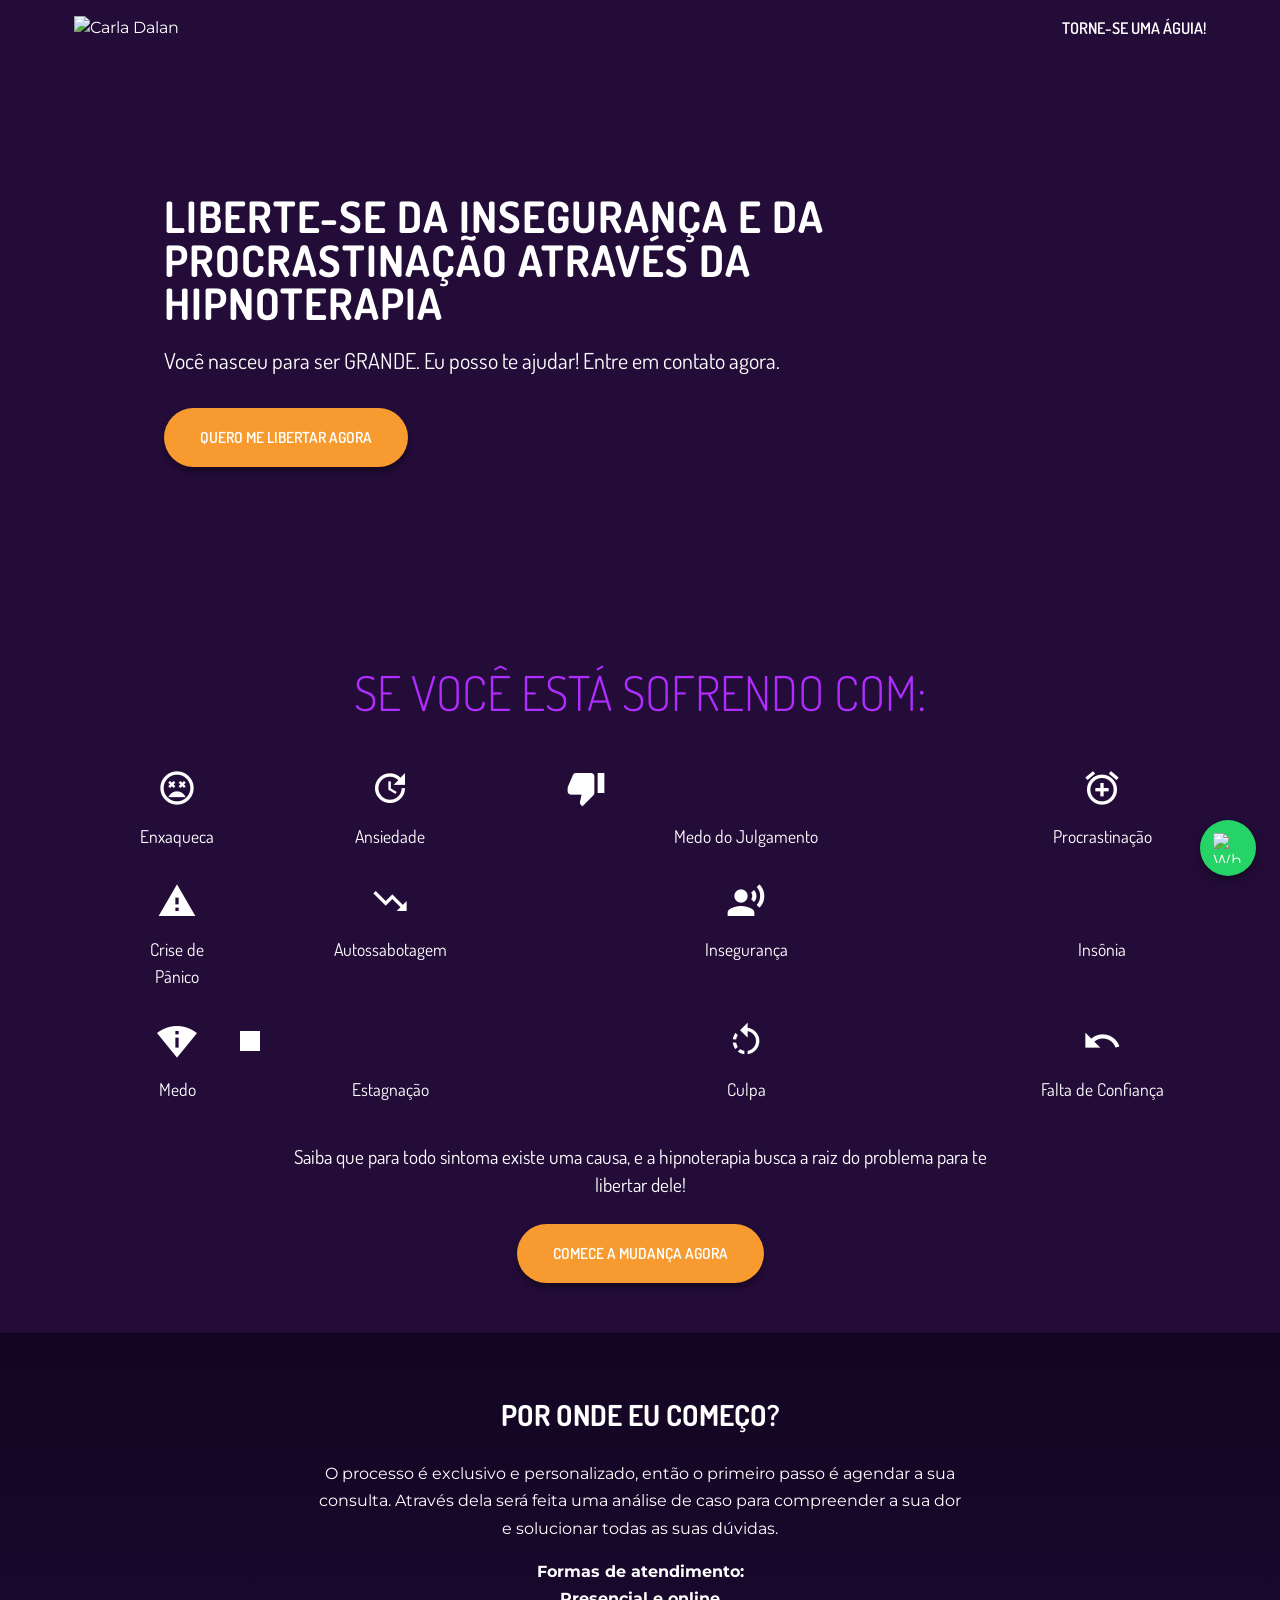
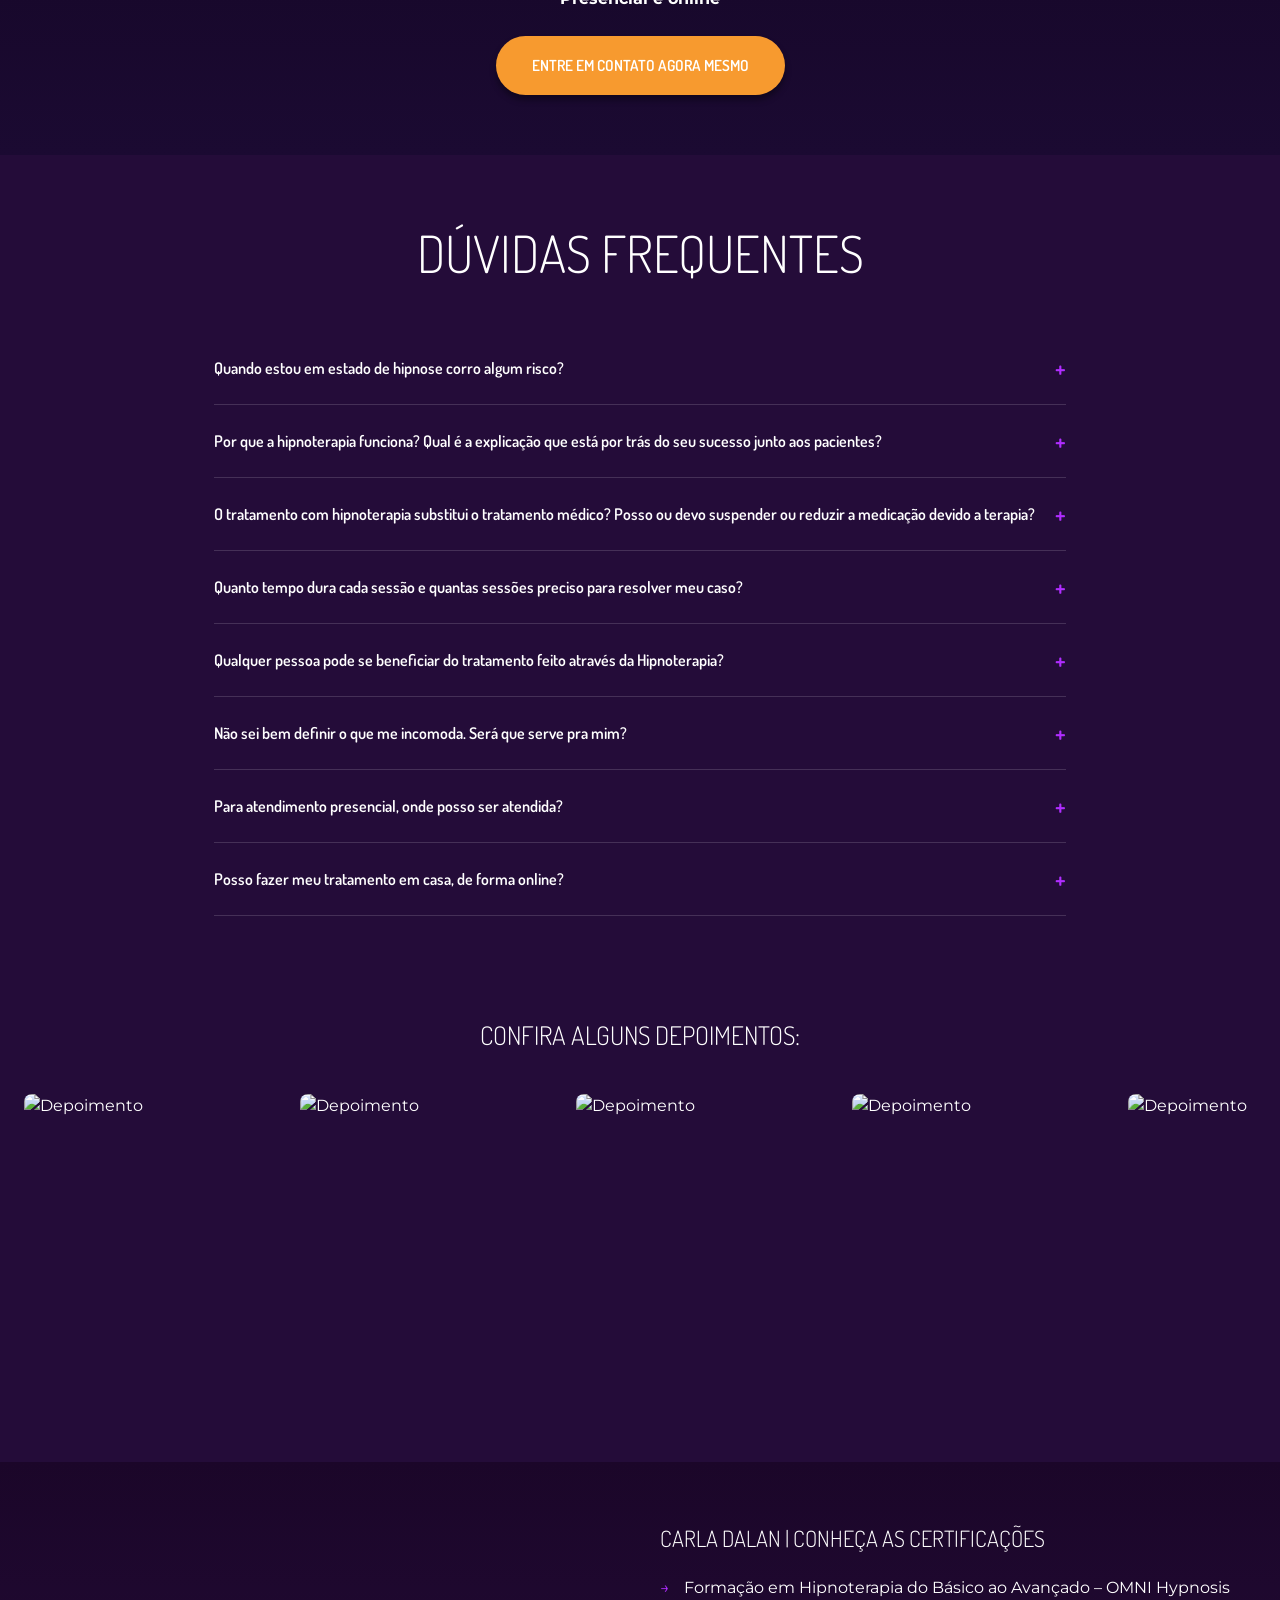
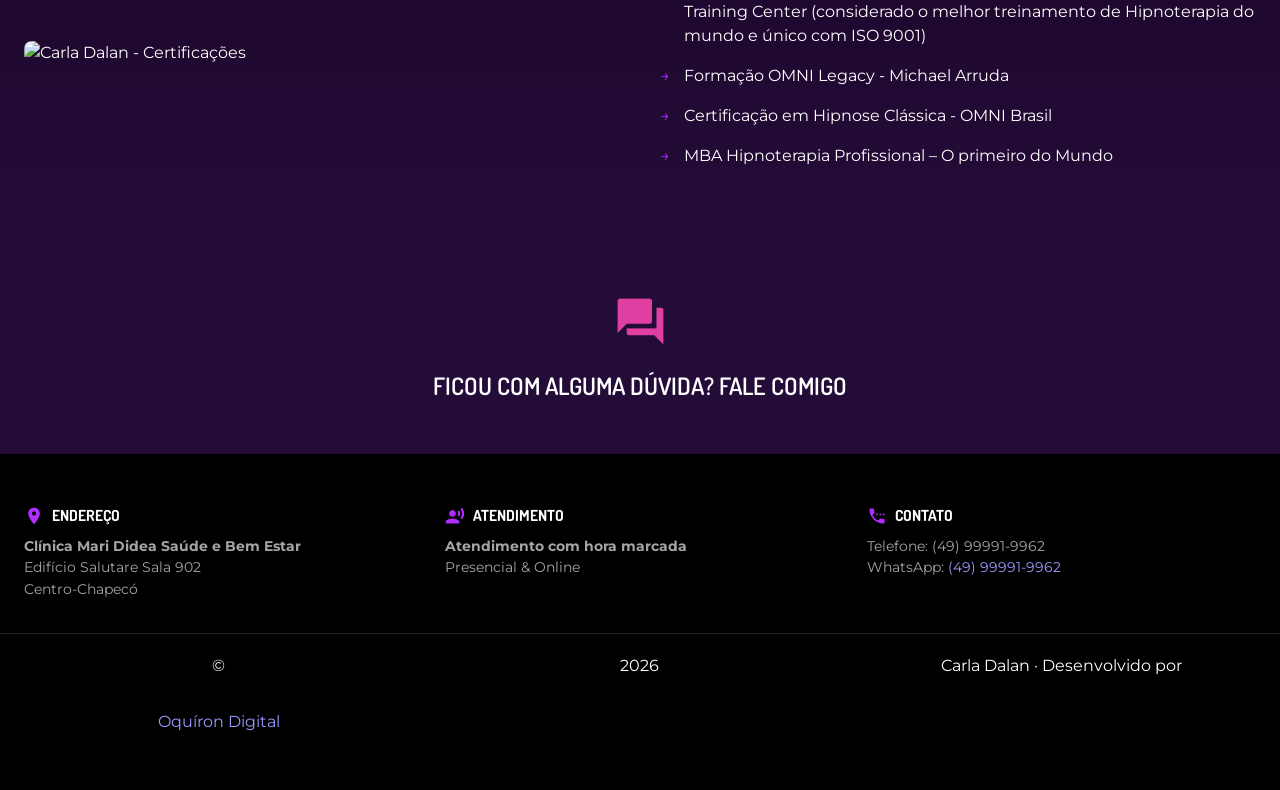
==== hipnoterapia.html @ 369f7ae8 "Add files via upload" ====
<!doctype html>
<html lang="pt-br">
<head>
  <meta charset="utf-8">
  <meta name="viewport" content="width=device-width, initial-scale=1">
  <title>Hipnoterapia</title>
  <meta name="description" content="Liberte-se da insegurança e da procrastinação através da Hipnoterapia.">

  <link rel="preconnect" href="https://fonts.googleapis.com">
  <link href="https://fonts.googleapis.com/css2?family=Dosis:wght@300;400;600;700&family=Montserrat:wght@400;500&family=Quicksand:wght@700&display=swap" rel="stylesheet">
  <link href="https://fonts.googleapis.com/icon?family=Material+Icons" rel="stylesheet">

  <link rel="icon" type="image/webp" href="https://s3-gdigital.s3.amazonaws.com/gdigital/941/2T2J6IOd89jNhuLRe7v2UIoMFdAljPGm3EFFeGuT.webp">
  <link rel="stylesheet" href="style.css">
</head>
<body>

  <!-- ================= Header ================= -->
  <header class="site-header">
    <div class="container">
      <a class="logo" href="index.html">
        <img src="https://s3.gdigital.com.br/gdigital/941/MGlGl90VWEsn0FIXQYwN3VdpC1HxkjRGXp7OfZOq.webp" alt="Carla Dalan">
      </a>
      <a class="nav-cta" href="metodo-dalan.html">TORNE-SE UMA ÁGUIA!</a>
    </div>
  </header>

  <!-- ================= Hero ================= -->
  <section class="hero" style="background-image: url('https://s3.gdigital.com.br/gdigital/941/jB4Vm3ZKcVFPBWUL2mahHrMq4Mbb4zC0b9ydkIl4.webp'); min-height: 550px;">
    <div class="container">
      <div class="hero-content" style="max-width: 700px;">
        <h1 class="hero-title" style="font-size: clamp(2rem, 4vw, 2.7rem); font-weight: 700;">LIBERTE-SE DA INSEGURANÇA E DA PROCRASTINAÇÃO ATRAVÉS DA HIPNOTERAPIA</h1>
        <p class="hero-subtitle" style="color: #ffffff;">Você nasceu para ser GRANDE. Eu posso te ajudar! Entre em contato agora.</p>
        <div style="margin-top: 32px;">
          <!-- NOTE: original site links this to an incomplete WhatsApp number (554999919962, missing a digit). Kept as-is per project decision — flagged for final review. -->
          <a class="btn" href="https://api.whatsapp.com/send?phone=554999919962&text=Ol%C3%A1!%20Gostaria%20de%20marcar%20uma%20consulta" target="_blank" rel="noopener">QUERO ME LIBERTAR AGORA</a>
        </div>
      </div>
    </div>
  </section>

  <!-- ================= Symptoms ================= -->
  <section class="symptoms-section">
    <div class="container">
      <h2 class="symptoms-title">SE VOCÊ ESTÁ SOFRENDO COM:</h2>

      <div class="symptoms-grid">
        <div class="symptom-item"><span class="material-icons">sentiment_very_dissatisfied</span><p>Enxaqueca</p></div>
        <div class="symptom-item"><span class="material-icons">update</span><p>Ansiedade</p></div>
        <div class="symptom-item"><span class="material-icons">thumb_down_off_alt</span><p>Medo do Julgamento</p></div>
        <div class="symptom-item"><span class="material-icons">alarm_add</span><p>Procrastinação</p></div>
        <div class="symptom-item"><span class="material-icons">warning</span><p>Crise de Pânico</p></div>
        <div class="symptom-item"><span class="material-icons">trending_down</span><p>Autossabotagem</p></div>
        <div class="symptom-item"><span class="material-icons">record_voice_over</span><p>Insegurança</p></div>
        <div class="symptom-item"><span class="material-icons">king_bed</span><p>Insônia</p></div>
        <div class="symptom-item"><span class="material-icons">perm_scan_wifi</span><p>Medo</p></div>
        <div class="symptom-item"><span class="material-icons">stop_circle</span><p>Estagnação</p></div>
        <div class="symptom-item"><span class="material-icons">rotate_left</span><p>Culpa</p></div>
        <div class="symptom-item"><span class="material-icons">undo</span><p>Falta de Confiança</p></div>
      </div>

      <div class="symptoms-cta">
        <p>Saiba que para todo sintoma existe uma causa, e a hipnoterapia busca a raiz do problema para te libertar dele!</p>
        <a class="btn" href="https://api.whatsapp.com/send?phone=554999919962&text=Ol%C3%A1!%20Gostaria%20de%20marcar%20uma%20consulta" target="_blank" rel="noopener">COMECE A MUDANÇA AGORA</a>
      </div>
    </div>
  </section>

  <!-- ================= How it works ================= -->
  <section class="how-section">
    <div class="container">
      <h2 class="how-title">POR ONDE EU COMEÇO?</h2>
      <p>O processo é exclusivo e personalizado, então o primeiro passo é agendar a sua consulta. Através dela será feita uma análise de caso para compreender a sua dor e solucionar todas as suas dúvidas.</p>
      <p><strong>Formas de atendimento:<br>Presencial e online</strong></p>
      <div style="margin-top: 24px;">
        <a class="btn" href="https://api.whatsapp.com/send?phone=554999919962&text=Ol%C3%A1!%20Gostaria%20de%20marcar%20uma%20consulta" target="_blank" rel="noopener">ENTRE EM CONTATO AGORA MESMO</a>
      </div>
    </div>
  </section>

  <!-- ================= FAQ ================= -->
  <section class="faq-section">
    <div class="container" style="max-width: 900px;">
      <h2 class="section-title">DÚVIDAS FREQUENTES</h2>

      <details class="faq-item">
        <summary>Quando estou em estado de hipnose corro algum risco?</summary>
        <p>Não. A hipnose é um estado natural da mente e ocorre todos os dias com todas as pessoas. Todas as vezes que a emoção "fala" mais alto, o subconsciente está atuando como protagonista e nesse estado, a hipnose está ocorrendo naturalmente. Um exemplo disso é quando você assiste televisão, se emociona com um filme ou com um livro... É algo simples e que acontece naturalmente. O que fazemos na terapia é induzir um estado de hipnose para fins de tratamento terapêutico. Não há nenhum risco, pelo contrário, pode ser um processo relaxante e prazeroso.</p>
      </details>

      <details class="faq-item">
        <summary>Por que a hipnoterapia funciona? Qual é a explicação que está por trás do seu sucesso junto aos pacientes?</summary>
        <p>A técnica de terapia com hipnose acessa as memórias traumáticas no nível subconsciente, falando diretamente com as emoções associadas aos fatos percebidos pela mente. Isso difere completamente de outras terapias, pois resolve questões diretamente gravadas na mente emocional, o que faz desse tipo de tratamento uma solução rápida e definitiva de problema muito graves e tidos muitas vezes como intratáveis.</p>
      </details>

      <details class="faq-item">
        <summary>O tratamento com hipnoterapia substitui o tratamento médico? Posso ou devo suspender ou reduzir a medicação devido a terapia?</summary>
        <p>Não! A consulta com um hipnoterapeuta não substitui a orientação ou tratamento médico. Somente o seu médico pode interferir na sua medicação.</p>
      </details>

      <details class="faq-item">
        <summary>Quanto tempo dura cada sessão e quantas sessões preciso para resolver meu caso?</summary>
        <p>Cada sessão dura em média 2 horas. O tratamento completo é definido através da consulta, chamada de análise de caso, e varia de acordo com cada pessoa. Costuma ocorrer entre 1 e 3 sessões em mais de 97% dos casos.</p>
      </details>

      <details class="faq-item">
        <summary>Qualquer pessoa pode se beneficiar do tratamento feito através da Hipnoterapia?</summary>
        <p>Sim. Pessoas de qualquer nível social, idade, sexo ou religião podem perfeitamente passar pelo tratamento. A única restrição é a necessidade de compreensão por parte do cliente, ou seja, entender o que eu falo.</p>
      </details>

      <details class="faq-item">
        <summary>Não sei bem definir o que me incomoda. Será que serve pra mim?</summary>
        <p>Tudo bem se você estiver passando por isso. Vários clientes chegam assim e durante o tratamento conseguem descobrir e tratar a causa de suas questões emocionais. Ao final, manifestam gratidão e muita felicidade por estarem livres daquilo que os incomodavam. Não precisamos "rotular" o que sentimos para que seja possível tratar e resolver. As questões emocionais das pessoas são únicas, pois somos todos diferentes uns dos outros. Cada tratamento é personalizado e definido após a nossa avaliação para resolver a necessidade específica do cliente.</p>
      </details>

      <details class="faq-item">
        <summary>Para atendimento presencial, onde posso ser atendida?</summary>
        <p>Os atendimentos presencialmente são feitos na cidade de Chapecó, na Rua Sete de Setembro, 1330 D, Bairro Presidente Médici.</p>
      </details>

      <details class="faq-item">
        <summary>Posso fazer meu tratamento em casa, de forma online?</summary>
        <p>Sim, o processo pode ser feito 100% online.</p>
      </details>
    </div>
  </section>

  <!-- ================= Testimonial carousel ================= -->
  <section class="carousel-section">
    <div class="container">
      <h2 class="section-title" style="font-size:1.6rem;">CONFIRA ALGUNS DEPOIMENTOS:</h2>
      <div class="carousel-track">
        <img src="https://s3.gdigital.com.br/gdigital/941/tVixvqa5wU4updR6GuvHq9vJJIeilzu1pjHg5nK7.webp" alt="Depoimento">
        <img src="https://s3.gdigital.com.br/gdigital/941/Rc1ZbQFY1aN7D4RjH7Rw6neRQeZ7fy7thPFHU0qR.webp" alt="Depoimento">
        <img src="https://s3.gdigital.com.br/gdigital/941/MTqiA1nZB2n22zhHbQ0bn4z3YKLYuhxgmttxTjv1.webp" alt="Depoimento">
        <img src="https://s3.gdigital.com.br/gdigital/941/VuKcw7Ipbp03RaGsq0mywfJCr9006KX28Ni4gaKs.webp" alt="Depoimento">
        <img src="https://s3.gdigital.com.br/gdigital/941/w8gwfVqWbXLl6cPjDoIdWLNBLkETnhLI4RG7KThr.webp" alt="Depoimento">
        <img src="https://s3.gdigital.com.br/gdigital/941/q68ifJhS24OcbhS4JFrKurfUR5MfrP2yBo6xZs6P.webp" alt="Depoimento">
        <img src="https://s3.gdigital.com.br/gdigital/941/Hr1rVuJJk30dy5hNwCIBny8cH3TCfSaZzGkKuK9K.webp" alt="Depoimento">
      </div>
    </div>
  </section>

  <!-- ================= Certifications ================= -->
  <section class="cert-section">
    <div class="container">
      <img src="https://s3.gdigital.com.br/gdigital/941/I9lNrDtJALFwBaqoHKC3NvgNt5WcKZZ3QaZOLG57.webp" alt="Carla Dalan - Certificações">
      <div>
        <h2 class="section-title" style="text-align:left; font-size:1.4rem; margin-bottom:20px;">CARLA DALAN | CONHEÇA AS CERTIFICAÇÕES</h2>
        <ul class="cert-list">
          <li>Formação em Hipnoterapia do Básico ao Avançado – OMNI Hypnosis Training Center (considerado o melhor treinamento de Hipnoterapia do mundo e único com ISO 9001)</li>
          <li>Formação OMNI Legacy - Michael Arruda</li>
          <li>Certificação em Hipnose Clássica - OMNI Brasil</li>
          <li>MBA Hipnoterapia Profissional – O primeiro do Mundo</li>
        </ul>
      </div>
    </div>
  </section>

  <!-- ================= WhatsApp CTA banner ================= -->
  <section class="whatsapp-banner">
    <div class="container">
      <span class="material-icons" style="color:#DF3FA1;">forum</span>
      <h2>FICOU COM ALGUMA DÚVIDA? FALE COMIGO</h2>
    </div>
  </section>

  <!-- ================= Footer / Contato ================= -->
  <footer class="footer-contact">
    <div class="container">
      <div class="footer-col">
        <span class="material-icons">place</span><h4>ENDEREÇO</h4>
        <p><strong>Clínica Mari Didea Saúde e Bem Estar</strong><br>Edifício Salutare Sala 902<br>Centro-Chapecó</p>
      </div>
      <div class="footer-col">
        <span class="material-icons">record_voice_over</span><h4>ATENDIMENTO</h4>
        <p><strong>Atendimento com hora marcada</strong><br>Presencial &amp; Online</p>
      </div>
      <div class="footer-col">
        <span class="material-icons">settings_phone</span><h4>CONTATO</h4>
        <p>Telefone: (49) 99991-9962<br>WhatsApp: <a href="https://wa.me/49999919962">(49) 99991-9962</a></p>
      </div>
    </div>
    <div class="container" style="text-align:center; border-top:1px solid #222; padding-top:20px;">
      &copy; <span id="year"></span> Carla Dalan &middot; Desenvolvido por <a href="https://oquirondigital.com.br/" style="color:#9999ff;">Oquíron Digital</a>
    </div>
  </footer>

  <!-- ================= WhatsApp floating button ================= -->
  <a id="whatsapp-float" href="https://wa.me/5549999919962" target="_blank" rel="noopener" aria-label="Fale conosco no WhatsApp">
    <img src="https://cdn.positus.global/production/resources/robbu/whatsapp-button/whatsapp-icon.svg" alt="WhatsApp">
  </a>

  <script>
    document.getElementById('year').textContent = new Date().getFullYear();
  </script>

</body>
</html>
---- style.css ----
/* ===================================================
   Carla Dalan — shared stylesheet
   Brand tokens taken from the original site
   =================================================== */

:root {
  --bg-dark: #240C39;
  --bg-black: #000000;
  --accent-orange: #F79A2F;
  --accent-purple: #b02dff;
  --text-white: #FFFFFF;
  --text-muted: #A4A4A4;
  --text-muted-2: #9D9D9D;
  --font-display: 'Dosis', sans-serif;
  --font-body: 'Montserrat', sans-serif;
}

* {
  box-sizing: border-box;
  margin: 0;
  padding: 0;
}

html {
  scroll-behavior: smooth;
}

body {
  font-family: var(--font-body);
  background: var(--bg-dark);
  color: var(--text-white);
  line-height: 1.5;
  overflow-x: hidden;
}

a {
  text-decoration: none;
  color: inherit;
}

img {
  max-width: 100%;
  display: block;
}

.container {
  width: 100%;
  max-width: 1300px;
  margin: 0 auto;
  padding: 0 24px;
}

/* ---------- Header ---------- */

.site-header {
  background: var(--bg-dark);
  padding: 16px 50px;
}

.site-header .container {
  max-width: 1200px;
  display: flex;
  align-items: center;
  justify-content: space-between;
}

.site-header .logo img {
  width: 160px;
  height: auto;
}

.nav-cta {
  font-family: var(--font-display);
  font-weight: 600;
  color: var(--text-white);
  position: relative;
  transition: color 0.3s ease;
}

.nav-cta::after {
  content: '';
  position: absolute;
  left: 0;
  bottom: -4px;
  width: 0;
  height: 2px;
  background: var(--accent-orange);
  transition: width 0.3s ease;
}

.nav-cta:hover::after {
  width: 100%;
}

/* ---------- Hero ---------- */

.hero {
  background-size: cover;
  background-position: center;
  background-repeat: no-repeat;
  min-height: 500px;
  display: flex;
  align-items: center;
}

.hero .container {
  max-width: 1000px;
}

.hero-content {
  max-width: 620px;
}

.hero-title {
  font-family: var(--font-display);
  font-weight: 300;
  font-size: clamp(2.8rem, 6vw, 4.5rem);
  letter-spacing: 1px;
  line-height: 1;
}

.hero-title strong {
  font-weight: 700;
}

.hero-subtitle {
  font-family: var(--font-display);
  font-size: 1.375rem;
  color: var(--text-muted);
  font-weight: 400;
  margin-top: 20px;
  line-height: 1.4;
}

.hero-subtitle strong {
  color: var(--text-white);
}

/* ---------- Buttons ---------- */

.btn {
  display: inline-flex;
  align-items: center;
  gap: 8px;
  font-family: var(--font-display);
  font-weight: 600;
  font-size: 0.95rem;
  color: var(--text-white);
  background: var(--accent-orange);
  border-radius: 30px;
  padding: 18px 36px;
  box-shadow: 0 5px 6px rgba(0, 0, 0, 0.37);
  transition: background 0.3s ease, transform 0.15s ease;
  cursor: pointer;
  border: none;
}

.btn:hover {
  background: var(--accent-purple);
  transform: translateY(-2px);
}

.btn-sm {
  padding: 12px 22px;
  border-radius: 20px;
  font-size: 0.875rem;
}

.material-icons {
  font-size: 20px;
}

/* ---------- Welcome / section heading ---------- */

.welcome-section {
  background-size: cover;
  background-position: center;
  background-repeat: no-repeat;
  padding: 60px 0;
}

.section-title {
  font-family: var(--font-display);
  font-weight: 300;
  font-size: clamp(2rem, 4vw, 3.3rem);
  text-align: center;
  margin-bottom: 40px;
}

/* ---------- Offer cards grid ---------- */

.offers-grid {
  display: grid;
  grid-template-columns: repeat(3, 1fr);
  gap: 8px 0;
}

.offer-card {
  display: flex;
  flex-direction: column;
  align-items: center;
  text-align: center;
  padding: 30px 20px;
}

.offer-card img {
  width: 260px;
  height: 260px;
  object-fit: cover;
  border: 3px solid var(--bg-black);
  border-radius: 5px;
  margin-bottom: 24px;
}

.offer-card-body {
  background: linear-gradient(0deg, rgba(0, 0, 0, 0.33), var(--bg-dark));
  border-radius: 8px;
  padding: 20px 16px 32px;
  width: 100%;
  max-width: 340px;
  flex: 1;
  display: flex;
  flex-direction: column;
  align-items: center;
}

.offer-card .material-icons {
  font-size: 34px;
  color: var(--accent-purple);
  margin-bottom: 8px;
}

.offer-card h3 {
  font-family: var(--font-display);
  font-weight: 600;
  letter-spacing: 1px;
  font-size: 1.3rem;
  margin-bottom: 12px;
}

.offer-card p {
  font-family: var(--font-display);
  font-size: 0.875rem;
  letter-spacing: 0.5px;
  line-height: 1.5;
  margin-bottom: 20px;
  flex: 1;
}

.offer-card .btn {
  margin-top: auto;
}

/* ---------- Stat banner ---------- */

.stat-banner {
  padding: 40px 0;
}

.stat-banner .container {
  max-width: 1200px;
  display: flex;
  align-items: center;
  gap: 16px;
}

.stat-banner .material-icons {
  font-size: 37px;
  color: var(--accent-purple);
}

.stat-banner h2 {
  font-family: 'Quicksand', var(--font-display), sans-serif;
  font-weight: 700;
  font-size: clamp(1.6rem, 4vw, 2.4rem);
  letter-spacing: 1px;
}

/* ---------- Footer ---------- */

.site-footer {
  background: var(--bg-black);
  padding: 40px 0;
  text-align: center;
  color: var(--text-muted-2);
  font-size: 0.85rem;
}

/* ---------- WhatsApp floating button ---------- */

#whatsapp-float {
  position: fixed;
  bottom: 24px;
  right: 24px;
  z-index: 999;
  background: #25D366;
  width: 56px;
  height: 56px;
  border-radius: 50%;
  display: flex;
  align-items: center;
  justify-content: center;
  box-shadow: 0 4px 10px rgba(0, 0, 0, 0.4);
  transition: transform 0.2s ease;
}

#whatsapp-float:hover {
  transform: scale(1.08);
}

#whatsapp-float img {
  width: 30px;
  height: 30px;
}

/* ---------- Testimonials ---------- */

.testimonials-section {
  padding: 60px 0;
}

.testimonials-grid {
  display: grid;
  grid-template-columns: repeat(4, 1fr);
  gap: 24px;
}

.testimonial-card img {
  width: 100%;
  aspect-ratio: 1 / 1;
  object-fit: cover;
  border-radius: 8px;
  margin-bottom: 16px;
}

.testimonial-card h4 {
  font-family: var(--font-display);
  font-weight: 700;
  font-size: 1.1rem;
  margin-bottom: 8px;
}

.testimonial-card p {
  font-size: 0.9rem;
  color: var(--text-muted);
  line-height: 1.6;
}

/* ---------- Quote banner (Você nasceu para ser GRANDE) ---------- */

.quote-banner {
  padding: 50px 0;
  text-align: center;
}

.quote-banner .material-icons {
  font-size: 32px;
  color: var(--accent-purple);
  vertical-align: middle;
  margin-right: 12px;
}

.quote-banner p {
  display: inline;
  font-family: var(--font-display);
  font-weight: 400;
  font-size: 1.5rem;
}

/* ---------- Bio / two-column content sections ---------- */

.bio-section {
  padding: 40px 0 80px;
}

.bio-heading {
  font-family: var(--font-display);
  font-weight: 700;
  font-size: clamp(1.8rem, 4vw, 2.6rem);
  color: var(--accent-purple);
  text-align: center;
  margin-bottom: 40px;
}

.bio-row {
  display: grid;
  grid-template-columns: 1fr 1fr;
  gap: 48px;
  align-items: center;
  margin-bottom: 48px;
}

.bio-row.reverse .bio-photo {
  order: 2;
}

.bio-row.reverse .bio-text {
  order: 1;
}

.bio-photo img {
  width: 100%;
  border-radius: 12px;
  object-fit: cover;
}

.bio-photo.split {
  display: grid;
  grid-template-columns: 1fr 1fr;
  gap: 16px;
}

.bio-text p {
  margin-bottom: 16px;
  line-height: 1.7;
}

.bio-text .highlight {
  background: var(--accent-purple);
  color: var(--text-white);
  padding: 2px 6px;
  border-radius: 4px;
}

/* ---------- Case de sucesso ---------- */

.case-section {
  background-size: cover;
  background-position: center;
  background-attachment: fixed;
  padding: 70px 0;
}

.case-title {
  font-family: var(--font-display);
  font-weight: 300;
  font-size: clamp(1.8rem, 4vw, 2.6rem);
  text-align: center;
  margin-bottom: 40px;
}

.case-title strong {
  font-weight: 700;
}

.case-content {
  max-width: 700px;
  margin: 0 auto;
  text-align: center;
}

.case-content img {
  width: 100%;
  border-radius: 8px;
  margin-bottom: 24px;
}

.case-content h3 {
  font-family: var(--font-display);
  font-weight: 700;
  font-size: 1.2rem;
  margin-bottom: 12px;
}

.case-content p {
  font-size: 0.95rem;
  color: var(--text-muted);
}

/* ---------- Footer contact ---------- */

.footer-contact {
  background: var(--bg-black);
  padding: 50px 0 24px;
}

.footer-contact .container {
  display: grid;
  grid-template-columns: repeat(3, 1fr);
  gap: 32px;
  margin-bottom: 32px;
}

.footer-col .material-icons {
  color: var(--accent-purple);
  font-size: 20px;
  vertical-align: middle;
  margin-right: 8px;
}

.footer-col h4 {
  font-family: var(--font-display);
  font-weight: 700;
  font-size: 0.95rem;
  display: inline;
}

.footer-col p {
  font-size: 0.85rem;
  color: var(--text-muted);
  margin-top: 8px;
  line-height: 1.6;
}

.footer-col a {
  color: #9999ff;
}

/* ---------- Symptoms grid ---------- */

.symptoms-section {
  padding: 50px 0;
}

.symptoms-title {
  font-family: var(--font-display);
  font-weight: 300;
  font-size: clamp(1.8rem, 4vw, 3rem);
  text-align: center;
  color: var(--accent-purple);
  margin-bottom: 40px;
}

.symptoms-grid {
  display: grid;
  grid-template-columns: repeat(4, 1fr);
  gap: 32px 16px;
  max-width: 1000px;
  margin: 0 auto 40px;
}

.symptom-item {
  text-align: center;
}

.symptom-item .material-icons {
  font-size: 40px;
  color: var(--text-white);
  transition: color 0.3s ease;
}

.symptom-item:hover .material-icons {
  color: var(--accent-purple);
}

.symptom-item p {
  font-family: var(--font-display);
  font-size: 1.1rem;
  margin-top: 8px;
}

.symptoms-cta {
  text-align: center;
}

.symptoms-cta p {
  font-family: var(--font-display);
  font-size: 1.2rem;
  max-width: 700px;
  margin: 0 auto 24px;
}

/* ---------- How it works ---------- */

.how-section {
  background: linear-gradient(0deg, #1B0A32, #130522);
  padding: 60px 0;
}

.how-section .container {
  max-width: 700px;
  text-align: center;
}

.how-title {
  font-family: var(--font-display);
  font-weight: 700;
  color: var(--text-white);
  font-size: 1.8rem;
  margin-bottom: 24px;
}

.how-section p {
  margin-bottom: 16px;
  line-height: 1.7;
}

/* ---------- FAQ ---------- */

.faq-section {
  padding: 60px 0;
}

.faq-item {
  border-bottom: 1px solid rgba(255, 255, 255, 0.15);
  padding: 18px 0;
}

.faq-item summary {
  font-family: var(--font-display);
  font-weight: 600;
  cursor: pointer;
  list-style: none;
  display: flex;
  justify-content: space-between;
  align-items: center;
}

.faq-item summary::-webkit-details-marker {
  display: none;
}

.faq-item summary::after {
  content: '+';
  font-size: 1.5rem;
  color: var(--accent-purple);
  margin-left: 12px;
}

.faq-item[open] summary::after {
  content: '−';
}

.faq-item p {
  margin-top: 12px;
  color: var(--text-muted);
  font-size: 0.95rem;
  line-height: 1.6;
}

/* ---------- Testimonial carousel (simple scroll) ---------- */

.carousel-section {
  padding: 40px 0;
}

.carousel-track {
  display: flex;
  gap: 16px;
  overflow-x: auto;
  scroll-snap-type: x mandatory;
  padding-bottom: 8px;
}

.carousel-track img {
  scroll-snap-align: start;
  flex: 0 0 260px;
  height: 320px;
  object-fit: cover;
  border-radius: 8px;
}

/* ---------- Certifications ---------- */

.cert-section {
  background: linear-gradient(0deg, #240C39, #1B0629);
  padding: 60px 0;
}

.cert-section .container {
  display: grid;
  grid-template-columns: 1fr 1fr;
  gap: 40px;
  align-items: center;
}

.cert-section img {
  width: 100%;
  border-radius: 8px;
}

.cert-list li {
  list-style: none;
  margin-bottom: 16px;
  padding-left: 24px;
  position: relative;
  line-height: 1.5;
}

.cert-list li::before {
  content: '→';
  position: absolute;
  left: 0;
  color: var(--accent-purple);
}

/* ---------- WhatsApp CTA banner ---------- */

.whatsapp-banner {
  text-align: center;
  padding: 50px 0;
}

.whatsapp-banner .material-icons {
  font-size: 55px;
  color: #DF3FA1;
}

.whatsapp-banner h2 {
  font-family: var(--font-display);
  font-weight: 600;
  font-size: 1.5rem;
  margin-top: 12px;
}

/* ---------- Responsive ---------- */

@media (max-width: 960px) {
  .offers-grid {
    grid-template-columns: repeat(2, 1fr);
  }
}

@media (max-width: 640px) {
  .site-header {
    padding: 16px 20px;
  }

  .offers-grid {
    grid-template-columns: 1fr;
  }

  .hero {
    min-height: 420px;
    text-align: center;
  }

  .hero-content {
    margin: 0 auto;
  }

  .stat-banner .container {
    flex-direction: column;
    text-align: center;
  }

  .testimonials-grid {
    grid-template-columns: repeat(2, 1fr);
  }

  .bio-row,
  .bio-row.reverse {
    grid-template-columns: 1fr;
  }

  .bio-row.reverse .bio-photo,
  .bio-row.reverse .bio-text {
    order: initial;
  }

  .footer-contact .container {
    grid-template-columns: 1fr;
    text-align: center;
  }

  .case-section {
    background-attachment: scroll;
  }

  .symptoms-grid {
    grid-template-columns: repeat(2, 1fr);
  }

  .cert-section .container {
    grid-template-columns: 1fr;
  }
}
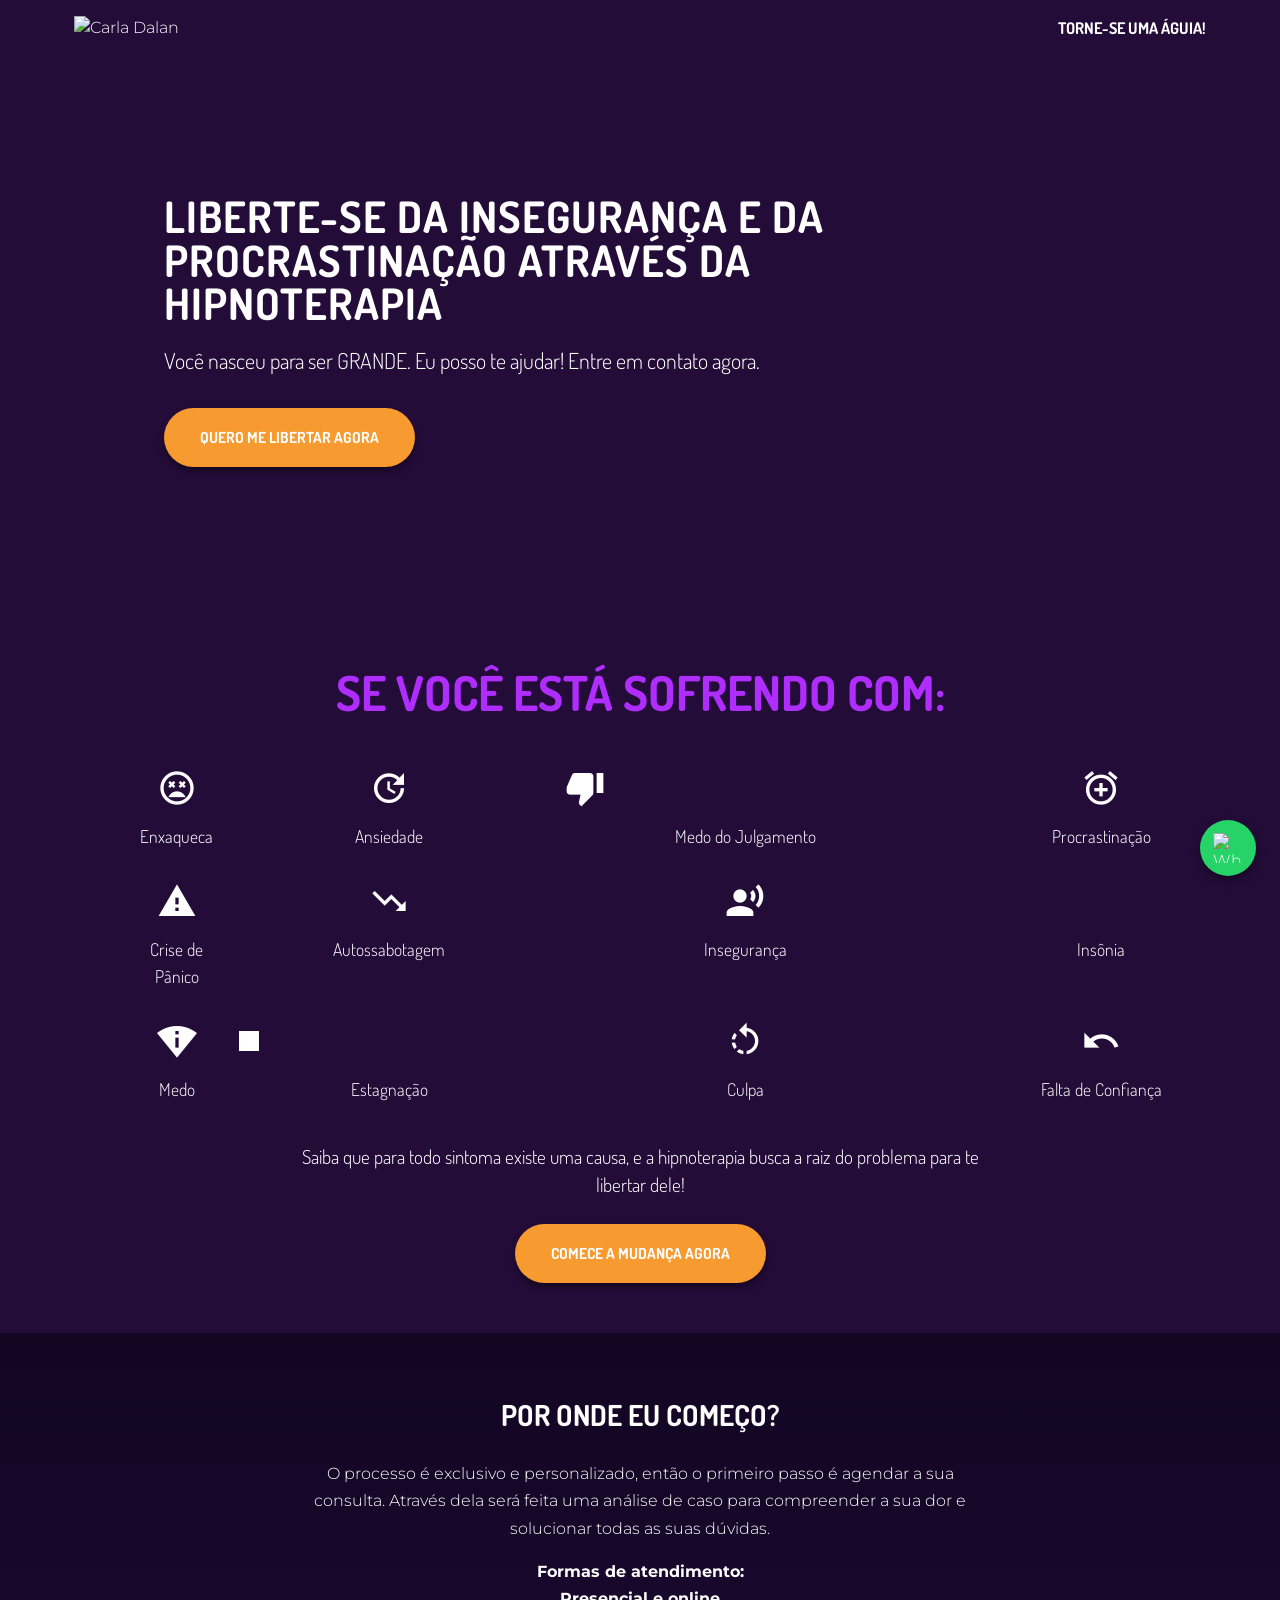
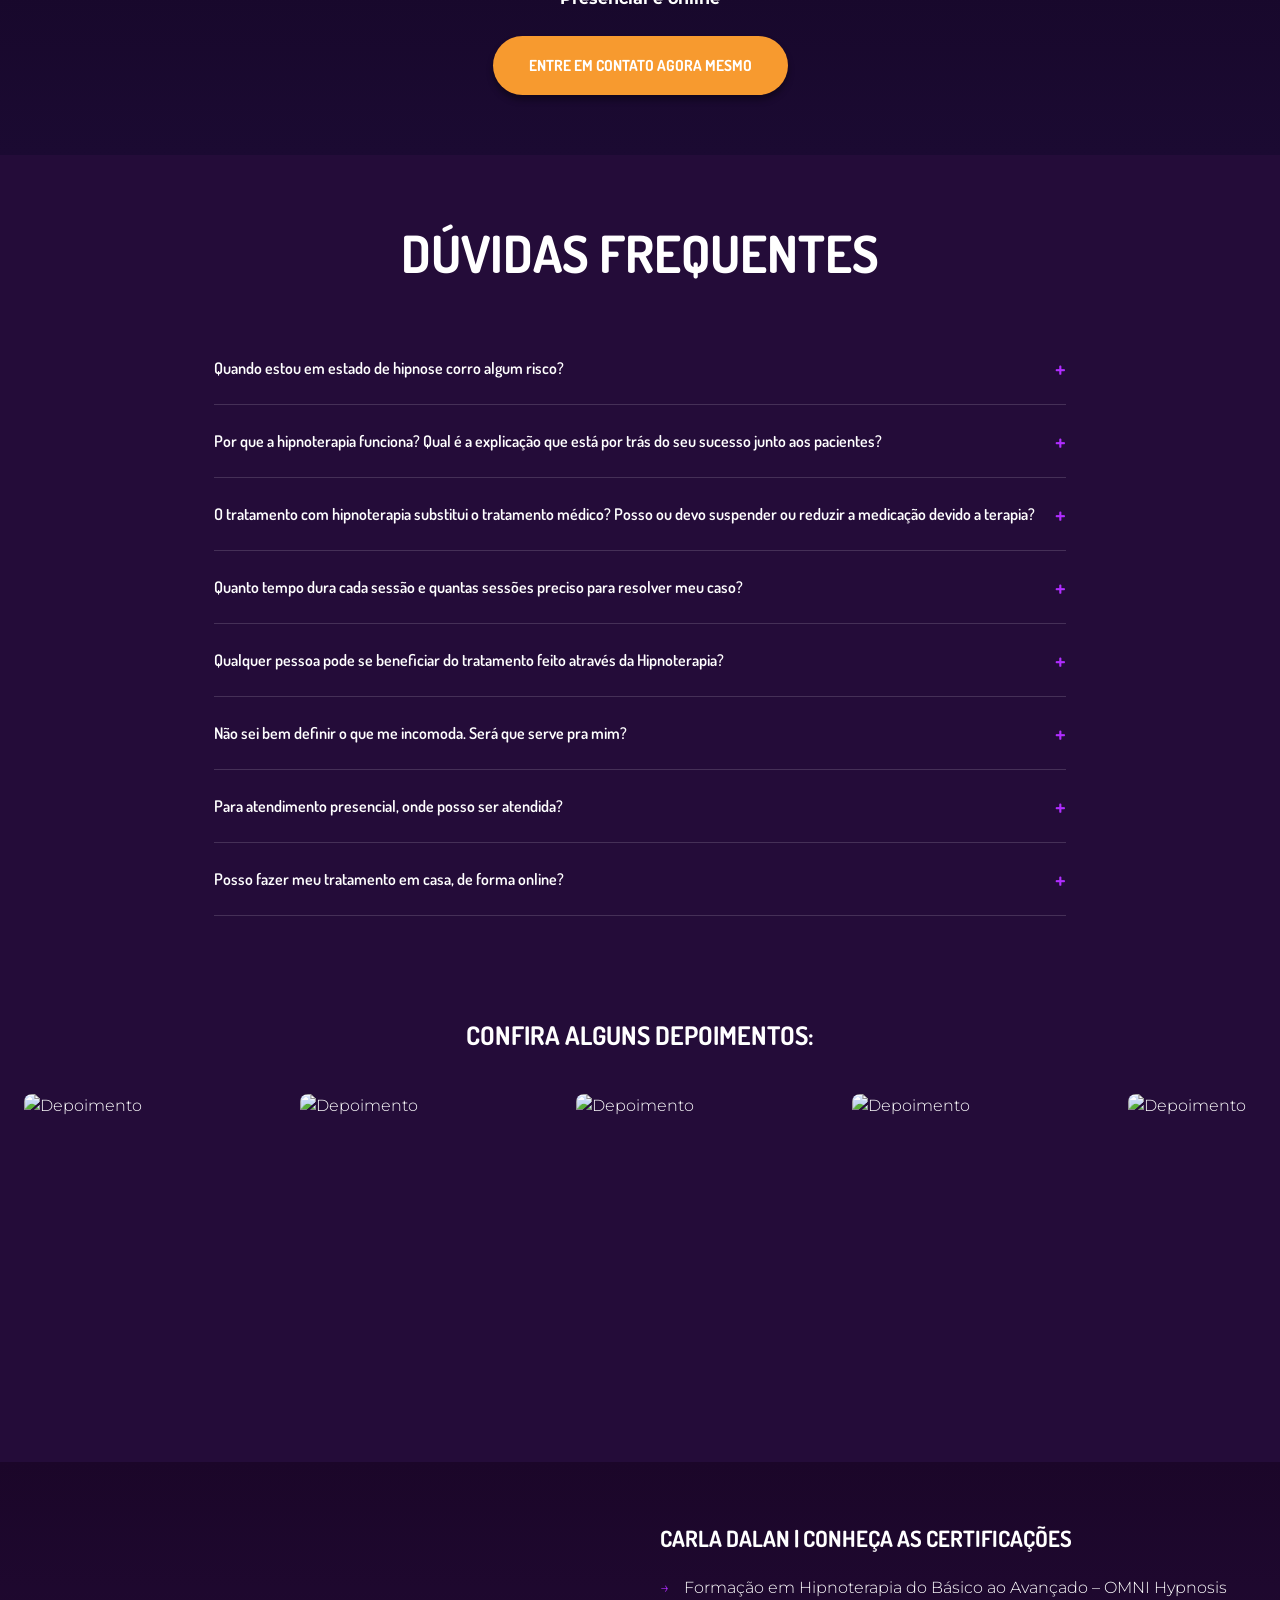
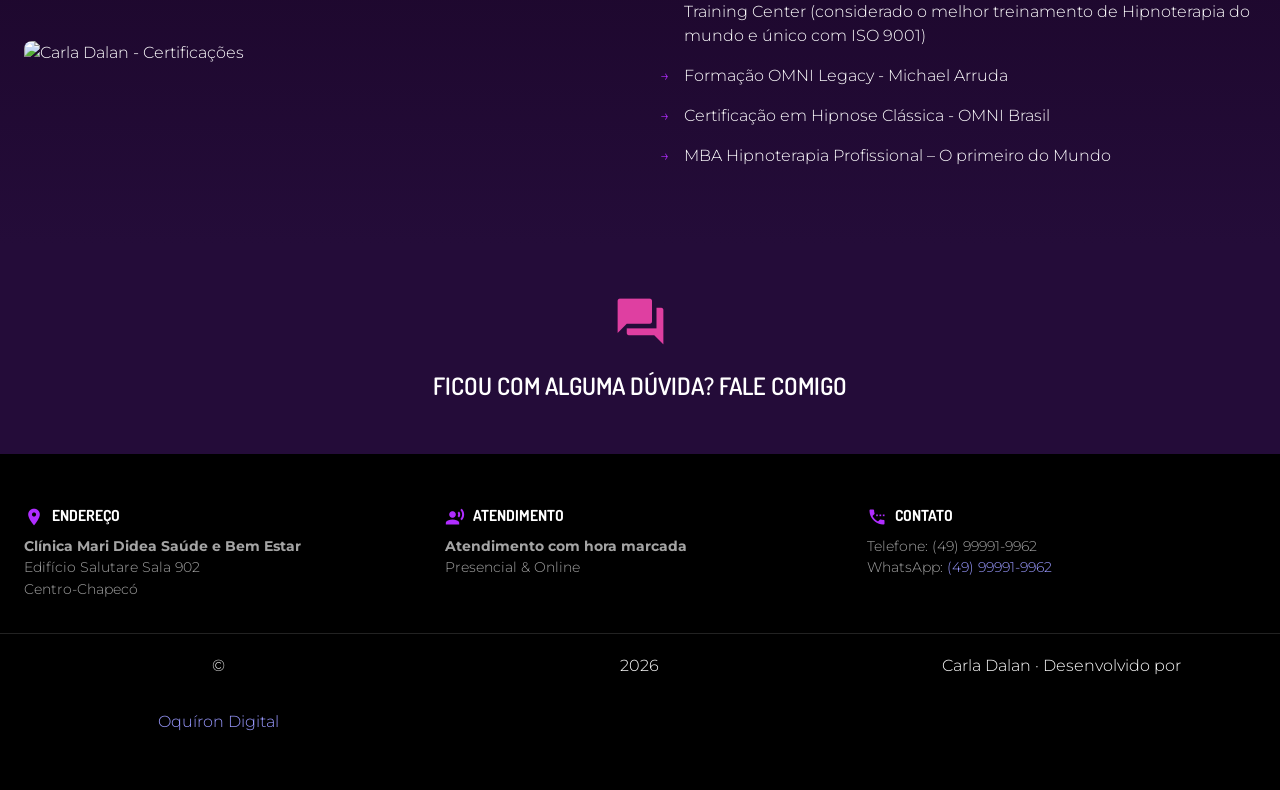
==== commit 2170eef3: "Add files via upload" ====
--- a/hipnoterapia.html
+++ b/hipnoterapia.html
@@ -7,7 +7,7 @@
   <meta name="description" content="Liberte-se da insegurança e da procrastinação através da Hipnoterapia.">
 
   <link rel="preconnect" href="https://fonts.googleapis.com">
-  <link href="https://fonts.googleapis.com/css2?family=Dosis:wght@300;400;600;700&family=Montserrat:wght@400;500&family=Quicksand:wght@700&display=swap" rel="stylesheet">
+  <link href="https://fonts.googleapis.com/css2?family=Montserrat:wght@400;500&family=Quicksand:wght@700&display=swap" rel="stylesheet">
   <link href="https://fonts.googleapis.com/icon?family=Material+Icons" rel="stylesheet">
 
   <link rel="icon" type="image/webp" href="https://s3-gdigital.s3.amazonaws.com/gdigital/941/2T2J6IOd89jNhuLRe7v2UIoMFdAljPGm3EFFeGuT.webp">
--- a/style.css
+++ b/style.css
@@ -2,6 +2,42 @@
    Carla Dalan — shared stylesheet
    Brand tokens taken from the original site
    =================================================== */
+
+@font-face {
+  font-family: 'Dosis';
+  src: url('assets/fonts/Dosis-ExtraLight.ttf') format('truetype');
+  font-weight: 200;
+}
+@font-face {
+  font-family: 'Dosis';
+  src: url('assets/fonts/Dosis-Light.ttf') format('truetype');
+  font-weight: 300;
+}
+@font-face {
+  font-family: 'Dosis';
+  src: url('assets/fonts/Dosis-Regular.ttf') format('truetype');
+  font-weight: 400;
+}
+@font-face {
+  font-family: 'Dosis';
+  src: url('assets/fonts/Dosis-Medium.ttf') format('truetype');
+  font-weight: 500;
+}
+@font-face {
+  font-family: 'Dosis';
+  src: url('assets/fonts/Dosis-SemiBold.ttf') format('truetype');
+  font-weight: 600;
+}
+@font-face {
+  font-family: 'Dosis';
+  src: url('assets/fonts/Dosis-Bold.ttf') format('truetype');
+  font-weight: 700;
+}
+@font-face {
+  font-family: 'Dosis';
+  src: url('assets/fonts/Dosis-ExtraBold.ttf') format('truetype');
+  font-weight: 800;
+}
 
 :root {
   --bg-dark: #240C39;
@@ -204,10 +240,9 @@
 }
 
 .offer-card img {
-  width: 260px;
-  height: 260px;
+  width: 350px;
+  height: 350px;
   object-fit: cover;
-  border: 3px solid var(--bg-black);
   border-radius: 5px;
   margin-bottom: 24px;
 }
@@ -261,6 +296,7 @@
   max-width: 1200px;
   display: flex;
   align-items: center;
+  justify-content: center;
   gap: 16px;
 }
 
@@ -338,12 +374,16 @@
   font-weight: 700;
   font-size: 1.1rem;
   margin-bottom: 8px;
+  padding: 0 12px;
 }
 
 .testimonial-card p {
   font-size: 0.9rem;
   color: var(--text-muted);
   line-height: 1.6;
+  background: linear-gradient(0deg, rgba(0, 0, 0, 0.35), transparent);
+  padding: 12px;
+  border-radius: 0 0 8px 8px;
 }
 
 /* ---------- Quote banner (Você nasceu para ser GRANDE) ---------- */
@@ -396,6 +436,19 @@
 
 .bio-row.reverse .bio-text {
   order: 1;
+}
+
+/* Photo on the left, ~25% larger than the standard 1fr/1fr split */
+.bio-row.photo-left {
+  grid-template-columns: 5fr 3fr;
+}
+
+.bio-row.photo-left .bio-photo {
+  order: 1;
+}
+
+.bio-row.photo-left .bio-text {
+  order: 2;
 }
 
 .bio-photo img {
@@ -703,6 +756,759 @@
   margin-top: 12px;
 }
 
+/* ---------- Top thin banner ---------- */
+
+.top-banner {
+  background: linear-gradient(0deg, #12071D, #240C39);
+  text-align: center;
+  padding: 14px 20px;
+}
+
+.top-banner p {
+  font-family: var(--font-display);
+  font-weight: 700;
+  font-size: 1rem;
+}
+
+/* ---------- Pillars ---------- */
+
+.pillars-section {
+  padding: 60px 0;
+}
+
+.pillars-grid {
+  display: grid;
+  grid-template-columns: repeat(3, 1fr);
+  gap: 16px;
+  max-width: 900px;
+  margin: 0 auto;
+}
+
+.pillar-card {
+  background: #000;
+  border-radius: 8px;
+  padding: 28px 20px;
+  text-align: center;
+}
+
+.pillar-card .material-icons {
+  font-size: 32px;
+  color: var(--accent-purple);
+  margin-bottom: 12px;
+}
+
+.pillar-card h3 {
+  font-family: var(--font-display);
+  font-weight: 700;
+  color: var(--accent-purple);
+  font-size: 0.95rem;
+  letter-spacing: 1px;
+  margin-bottom: 10px;
+}
+
+.pillar-card p {
+  font-size: 0.85rem;
+  line-height: 1.4;
+}
+
+/* ---------- Guarantee ---------- */
+
+.guarantee-section {
+  padding: 50px 0;
+  text-align: center;
+}
+
+.guarantee-section img {
+  width: 140px;
+  margin: 0 auto 24px;
+}
+
+.guarantee-section h2 {
+  font-family: var(--font-display);
+  font-weight: 700;
+  color: var(--accent-purple);
+  font-size: 1.6rem;
+  max-width: 700px;
+  margin: 0 auto 20px;
+}
+
+.guarantee-section p {
+  max-width: 700px;
+  margin: 0 auto 14px;
+  line-height: 1.6;
+}
+
+/* ---------- For who / not for who ---------- */
+
+.audience-section {
+  padding: 40px 0 60px;
+}
+
+.audience-grid {
+  display: grid;
+  grid-template-columns: 1fr 1fr;
+  gap: 40px;
+  max-width: 1000px;
+  margin: 0 auto 40px;
+}
+
+.audience-col h3 {
+  font-family: var(--font-display);
+  margin-bottom: 20px;
+}
+
+.audience-col ul {
+  list-style: none;
+}
+
+.audience-col li {
+  display: flex;
+  align-items: flex-start;
+  gap: 10px;
+  margin-bottom: 14px;
+  font-size: 0.95rem;
+}
+
+.audience-col .material-icons {
+  font-size: 20px;
+  flex-shrink: 0;
+  margin-top: 2px;
+}
+
+.audience-col.yes .material-icons { color: #2ecc71; }
+.audience-col.no .material-icons { color: #e74c3c; }
+
+.audience-section .cta-center {
+  text-align: center;
+}
+
+/* ---------- Quote banner v2 ---------- */
+
+.quote-banner-lg {
+  padding: 50px 0;
+  text-align: center;
+}
+
+.quote-banner-lg p:first-child {
+  font-family: var(--font-display);
+  font-size: 1.4rem;
+  margin-bottom: 16px;
+}
+
+.quote-banner-lg .highlight {
+  background: var(--accent-purple);
+  padding: 6px 14px;
+  border-radius: 4px;
+  font-weight: 700;
+}
+
+/* ---------- Numbered stat / how-it-works cards ---------- */
+
+.numbered-list {
+  display: grid;
+  grid-template-columns: 1fr 1fr;
+  gap: 32px 48px;
+  max-width: 1100px;
+  margin: 0 auto;
+}
+
+.numbered-item {
+  display: flex;
+  gap: 16px;
+  align-items: flex-start;
+}
+
+.numbered-item .num {
+  flex-shrink: 0;
+  width: 42px;
+  height: 42px;
+  border-radius: 50%;
+  background: var(--accent-purple);
+  display: flex;
+  align-items: center;
+  justify-content: center;
+  font-family: var(--font-display);
+  font-weight: 700;
+  color: var(--text-white);
+}
+
+.numbered-item p {
+  font-size: 0.9rem;
+  line-height: 1.5;
+}
+
+.how-it-works-section {
+  padding: 60px 0;
+}
+
+.included-section {
+  background: rgba(0,0,0,0.3);
+  padding: 60px 0;
+}
+
+/* ---------- Now it's up to you banner ---------- */
+
+.now-you-banner {
+  text-align: center;
+  padding: 60px 20px;
+}
+
+.now-you-banner .tag {
+  display: inline-block;
+  background: var(--accent-purple);
+  padding: 6px 16px;
+  border-radius: 4px;
+  font-family: var(--font-display);
+  font-weight: 700;
+  margin-bottom: 20px;
+}
+
+.now-you-banner p {
+  max-width: 700px;
+  margin: 0 auto 24px;
+  line-height: 1.6;
+}
+
+/* ---------- Mentor intro ---------- */
+
+.mentor-intro {
+  padding: 60px 0;
+}
+
+.mentor-intro .container {
+  display: grid;
+  grid-template-columns: 1fr 1fr;
+  gap: 40px;
+  align-items: center;
+}
+
+.mentor-intro img {
+  width: 100%;
+  border-radius: 12px;
+}
+
+.mentor-intro h2 {
+  font-family: var(--font-display);
+  font-weight: 400;
+  font-size: 2rem;
+  margin-bottom: 24px;
+}
+
+/* ---------- Palestra intro (image + arrows) ---------- */
+
+.palestra-intro {
+  background: #000;
+  padding: 60px 0;
+}
+
+.palestra-intro .container {
+  display: grid;
+  grid-template-columns: 1fr 1fr;
+  gap: 40px;
+  align-items: center;
+}
+
+.palestra-intro .eyebrow {
+  color: var(--text-white);
+  font-family: var(--font-display);
+  font-size: 1.2rem;
+}
+
+.palestra-intro h2 {
+  font-family: var(--font-display);
+  font-weight: 700;
+  font-size: 1.6rem;
+  margin-bottom: 24px;
+}
+
+.arrow-item {
+  display: flex;
+  gap: 14px;
+  margin-bottom: 20px;
+}
+
+.arrow-item .material-icons {
+  color: var(--accent-purple);
+  flex-shrink: 0;
+}
+
+.arrow-item p {
+  font-size: 0.95rem;
+  line-height: 1.5;
+}
+
+.palestra-intro img {
+  width: 100%;
+  border-radius: 8px;
+}
+
+/* ---------- What's covered (problem/transformation) ---------- */
+
+.covered-section {
+  padding: 60px 0;
+  text-align: center;
+}
+
+.covered-section h2 {
+  font-family: var(--font-display);
+  font-weight: 700;
+  color: var(--accent-purple);
+  font-size: 1.8rem;
+  margin-bottom: 40px;
+}
+
+.covered-grid {
+  display: grid;
+  grid-template-columns: 1fr 1fr;
+  gap: 32px;
+  max-width: 900px;
+  margin: 0 auto 24px;
+  text-align: left;
+}
+
+.covered-item {
+  display: flex;
+  gap: 14px;
+}
+
+.covered-item .material-icons {
+  color: var(--accent-purple);
+  flex-shrink: 0;
+}
+
+.covered-section .closing-note {
+  max-width: 700px;
+  margin: 0 auto 30px;
+}
+
+/* ---------- Custom talk ---------- */
+
+.custom-talk {
+  padding: 60px 0;
+  text-align: center;
+}
+
+.custom-talk h2 {
+  font-family: var(--font-display);
+  font-weight: 700;
+  color: var(--accent-purple);
+  font-size: 1.8rem;
+  margin-bottom: 20px;
+}
+
+.custom-talk .intro-p {
+  max-width: 700px;
+  margin: 0 auto 30px;
+}
+
+.custom-talk .container {
+  display: grid;
+  grid-template-columns: 1fr 1fr;
+  gap: 40px;
+  align-items: center;
+  text-align: left;
+}
+
+.custom-talk img {
+  width: 100%;
+  border-radius: 8px;
+}
+
+.custom-talk h3 {
+  font-family: var(--font-display);
+  font-weight: 700;
+  margin-bottom: 16px;
+}
+
+.custom-talk ul {
+  list-style: none;
+  margin-bottom: 20px;
+}
+
+.custom-talk li {
+  display: flex;
+  gap: 10px;
+  margin-bottom: 10px;
+}
+
+.custom-talk .material-icons {
+  color: var(--accent-purple);
+  font-size: 20px;
+}
+
+/* ---------- Gallery ---------- */
+
+.gallery-section {
+  padding: 60px 0;
+  text-align: center;
+}
+
+.gallery-section h2 {
+  font-family: var(--font-display);
+  font-weight: 700;
+  color: var(--accent-purple);
+  font-size: 1.6rem;
+  margin-bottom: 30px;
+}
+
+.gallery-grid {
+  display: grid;
+  grid-template-columns: repeat(6, 1fr);
+  gap: 8px;
+}
+
+.gallery-grid img {
+  width: 100%;
+  height: 220px;
+  object-fit: cover;
+  border-radius: 4px;
+}
+
+/* ---------- Course sections (O Destrave) ---------- */
+
+.course-about {
+  padding: 60px 0;
+  text-align: center;
+}
+
+.course-about h2 {
+  font-family: var(--font-display);
+  font-weight: 300;
+  font-size: 2.2rem;
+  margin-bottom: 20px;
+}
+
+.course-about .lead {
+  max-width: 750px;
+  margin: 0 auto 30px;
+}
+
+.course-features {
+  display: grid;
+  grid-template-columns: 1fr 1fr;
+  gap: 20px 40px;
+  max-width: 900px;
+  margin: 0 auto 30px;
+  text-align: left;
+}
+
+.course-features .feature-item {
+  display: flex;
+  gap: 12px;
+  align-items: flex-start;
+}
+
+.course-features .material-icons {
+  color: var(--accent-purple);
+  flex-shrink: 0;
+}
+
+.course-features p {
+  font-weight: 700;
+  font-size: 0.95rem;
+}
+
+/* ---------- Who it's for (numbered) ---------- */
+
+.who-for-section {
+  padding: 60px 0;
+  text-align: center;
+}
+
+.who-for-section h2 {
+  font-family: var(--font-display);
+  font-weight: 700;
+  font-size: 1.8rem;
+  margin-bottom: 40px;
+}
+
+.who-for-grid {
+  display: grid;
+  grid-template-columns: 1fr 1fr;
+  gap: 30px;
+  max-width: 800px;
+  margin: 0 auto;
+}
+
+.who-for-grid .num {
+  font-family: var(--font-display);
+  font-weight: 700;
+  font-size: 2.5rem;
+  color: var(--accent-purple);
+}
+
+.who-for-grid p {
+  font-size: 0.9rem;
+  color: var(--text-muted);
+}
+
+/* ---------- What is O Destrave (pill bars) ---------- */
+
+.what-is-section {
+  padding: 60px 0;
+  text-align: center;
+}
+
+.what-is-section h2 {
+  font-family: var(--font-display);
+  font-weight: 400;
+  font-size: 1.8rem;
+  margin-bottom: 30px;
+}
+
+.pill-bar {
+  background: linear-gradient(90deg, var(--accent-purple), #8e44ad);
+  border-radius: 30px;
+  padding: 16px 30px;
+  max-width: 700px;
+  margin: 0 auto 16px;
+  font-size: 0.95rem;
+}
+
+/* ---------- Three pillars w/ photo ---------- */
+
+.pillars-photo-section {
+  padding: 60px 0;
+}
+
+.pillars-photo-section .container {
+  display: grid;
+  grid-template-columns: 1fr 1fr;
+  gap: 40px;
+  align-items: center;
+}
+
+.pillars-photo-section img {
+  width: 100%;
+  border-radius: 12px;
+}
+
+.pillars-photo-section h2 {
+  font-family: var(--font-display);
+  font-weight: 700;
+  color: var(--accent-purple);
+  font-size: 1.6rem;
+  margin-bottom: 20px;
+}
+
+.pillars-photo-section ul {
+  list-style: none;
+  margin-bottom: 20px;
+}
+
+.pillars-photo-section li {
+  display: flex;
+  gap: 10px;
+  margin-bottom: 10px;
+  font-weight: 700;
+}
+
+.pillars-photo-section .material-icons {
+  color: var(--accent-purple);
+}
+
+/* ---------- Modules grid ---------- */
+
+.modules-section {
+  padding: 60px 0;
+}
+
+.modules-tag {
+  display: block;
+  text-align: center;
+  background: var(--accent-purple);
+  max-width: 400px;
+  margin: 0 auto 40px;
+  padding: 10px 20px;
+  border-radius: 6px;
+  font-family: var(--font-display);
+  font-weight: 700;
+}
+
+.modules-grid {
+  display: grid;
+  grid-template-columns: repeat(3, 1fr);
+  gap: 20px;
+  max-width: 1000px;
+  margin: 0 auto 30px;
+}
+
+.module-card {
+  background: rgba(0,0,0,0.3);
+  border-radius: 8px;
+  padding: 24px;
+}
+
+.module-card h3 {
+  font-family: var(--font-display);
+  font-weight: 700;
+  color: var(--accent-purple);
+  font-size: 0.85rem;
+  letter-spacing: 1px;
+  margin-bottom: 10px;
+  display: flex;
+  align-items: center;
+  gap: 8px;
+}
+
+.module-card h3 .material-icons {
+  font-size: 18px;
+}
+
+.module-card ul {
+  list-style: none;
+  font-size: 0.85rem;
+  color: var(--text-muted);
+  margin-top: 8px;
+}
+
+.module-card li {
+  margin-bottom: 4px;
+}
+
+.modules-note {
+  text-align: center;
+  max-width: 600px;
+  margin: 0 auto 24px;
+}
+
+.modules-cta {
+  text-align: center;
+}
+
+/* ---------- Bonuses ---------- */
+
+.bonus-section {
+  padding: 60px 0;
+  text-align: center;
+}
+
+.bonus-section h2 {
+  font-family: var(--font-display);
+  font-weight: 700;
+  font-size: 1.8rem;
+  margin-bottom: 20px;
+}
+
+.bonus-section .lead {
+  max-width: 650px;
+  margin: 0 auto 30px;
+}
+
+.bonus-grid {
+  display: grid;
+  grid-template-columns: 1fr 1fr;
+  gap: 20px;
+  max-width: 800px;
+  margin: 0 auto;
+  text-align: left;
+}
+
+.bonus-grid li {
+  display: flex;
+  gap: 10px;
+  list-style: none;
+  font-weight: 700;
+  font-size: 0.9rem;
+}
+
+.bonus-grid .material-icons {
+  color: var(--accent-purple);
+  flex-shrink: 0;
+}
+
+/* ---------- Pricing offer ---------- */
+
+.offer-section {
+  padding: 40px 0 60px;
+  text-align: center;
+}
+
+.offer-section > .container > h2 {
+  font-family: var(--font-display);
+  color: var(--accent-purple);
+  font-weight: 700;
+  font-size: 1.6rem;
+  margin-bottom: 30px;
+}
+
+.offer-card {
+  background: linear-gradient(135deg, #2a0f45, #1a0830);
+  border: 1px solid var(--accent-purple);
+  border-radius: 12px;
+  max-width: 500px;
+  margin: 0 auto;
+  padding: 40px 30px;
+}
+
+.offer-card h3 {
+  font-family: var(--font-display);
+  font-weight: 700;
+  font-size: 1.8rem;
+}
+
+.offer-card .badge {
+  color: var(--accent-orange);
+  font-weight: 700;
+  letter-spacing: 1px;
+  margin-bottom: 16px;
+  display: block;
+}
+
+.offer-card .old-price {
+  text-decoration: line-through;
+  color: var(--text-muted);
+}
+
+.offer-card .price {
+  font-family: var(--font-display);
+  font-weight: 700;
+  font-size: 3rem;
+  margin: 8px 0;
+}
+
+.offer-card .installments {
+  color: var(--text-muted);
+  font-size: 0.85rem;
+  margin-bottom: 24px;
+}
+
+.offer-guarantee {
+  display: flex;
+  align-items: center;
+  gap: 16px;
+  text-align: left;
+  margin: 24px 0;
+}
+
+.offer-guarantee .big-num {
+  font-family: var(--font-display);
+  font-weight: 700;
+  font-size: 2.5rem;
+  color: var(--accent-purple);
+  line-height: 1;
+}
+
+.offer-guarantee p {
+  font-size: 0.85rem;
+  color: var(--text-muted);
+}
+
+/* ---------- Certifications v2 (about the instructor) ---------- */
+
+.about-instructor {
+  padding: 60px 0;
+}
+
+.about-instructor h2 {
+  font-family: var(--font-display);
+  font-weight: 700;
+  color: var(--accent-purple);
+  font-size: 1.6rem;
+  text-align: center;
+  margin-bottom: 40px;
+}
+
 /* ---------- Responsive ---------- */
 
 @media (max-width: 960px) {
@@ -739,12 +1545,15 @@
   }
 
   .bio-row,
-  .bio-row.reverse {
+  .bio-row.reverse,
+  .bio-row.photo-left {
     grid-template-columns: 1fr;
   }
 
   .bio-row.reverse .bio-photo,
-  .bio-row.reverse .bio-text {
+  .bio-row.reverse .bio-text,
+  .bio-row.photo-left .bio-photo,
+  .bio-row.photo-left .bio-text {
     order: initial;
   }
 
@@ -764,4 +1573,50 @@
   .cert-section .container {
     grid-template-columns: 1fr;
   }
-}
+
+  .pillars-grid {
+    grid-template-columns: repeat(2, 1fr);
+  }
+
+  .audience-grid,
+  .numbered-list,
+  .mentor-intro .container {
+    grid-template-columns: 1fr;
+  }
+
+  .palestra-intro .container,
+  .covered-grid,
+  .custom-talk .container {
+    grid-template-columns: 1fr;
+  }
+
+  .gallery-grid {
+    grid-template-columns: repeat(2, 1fr);
+  }
+
+  .course-features,
+  .who-for-grid,
+  .pillars-photo-section .container,
+  .modules-grid,
+  .bonus-grid {
+    grid-template-columns: 1fr;
+  }
+}
+
+/* ---------- Font weight pass: Bold titles / Light body copy ---------- */
+
+h1, h2, h3, h4,
+.hero-title, .section-title, .bio-heading, .case-title,
+.pillar-card h3, .module-card h3, .offer-card h3, .testimonial-card h4,
+.symptoms-title, .footer-col h4, .modules-tag, .now-you-banner .tag,
+.quote-banner p, .quote-banner-lg p, .how-title, .guarantee-section h2,
+.who-for-section h2, .what-is-section h2, .course-about h2,
+.bonus-section h2, .about-instructor h2, .cert-section h3,
+.offer-card h3, .mentor-intro h2, .top-banner p, .stat-banner h2,
+.btn, .nav-cta {
+  font-weight: 700;
+}
+
+body, p, li, .hero-subtitle, .lead {
+  font-weight: 300;
+}
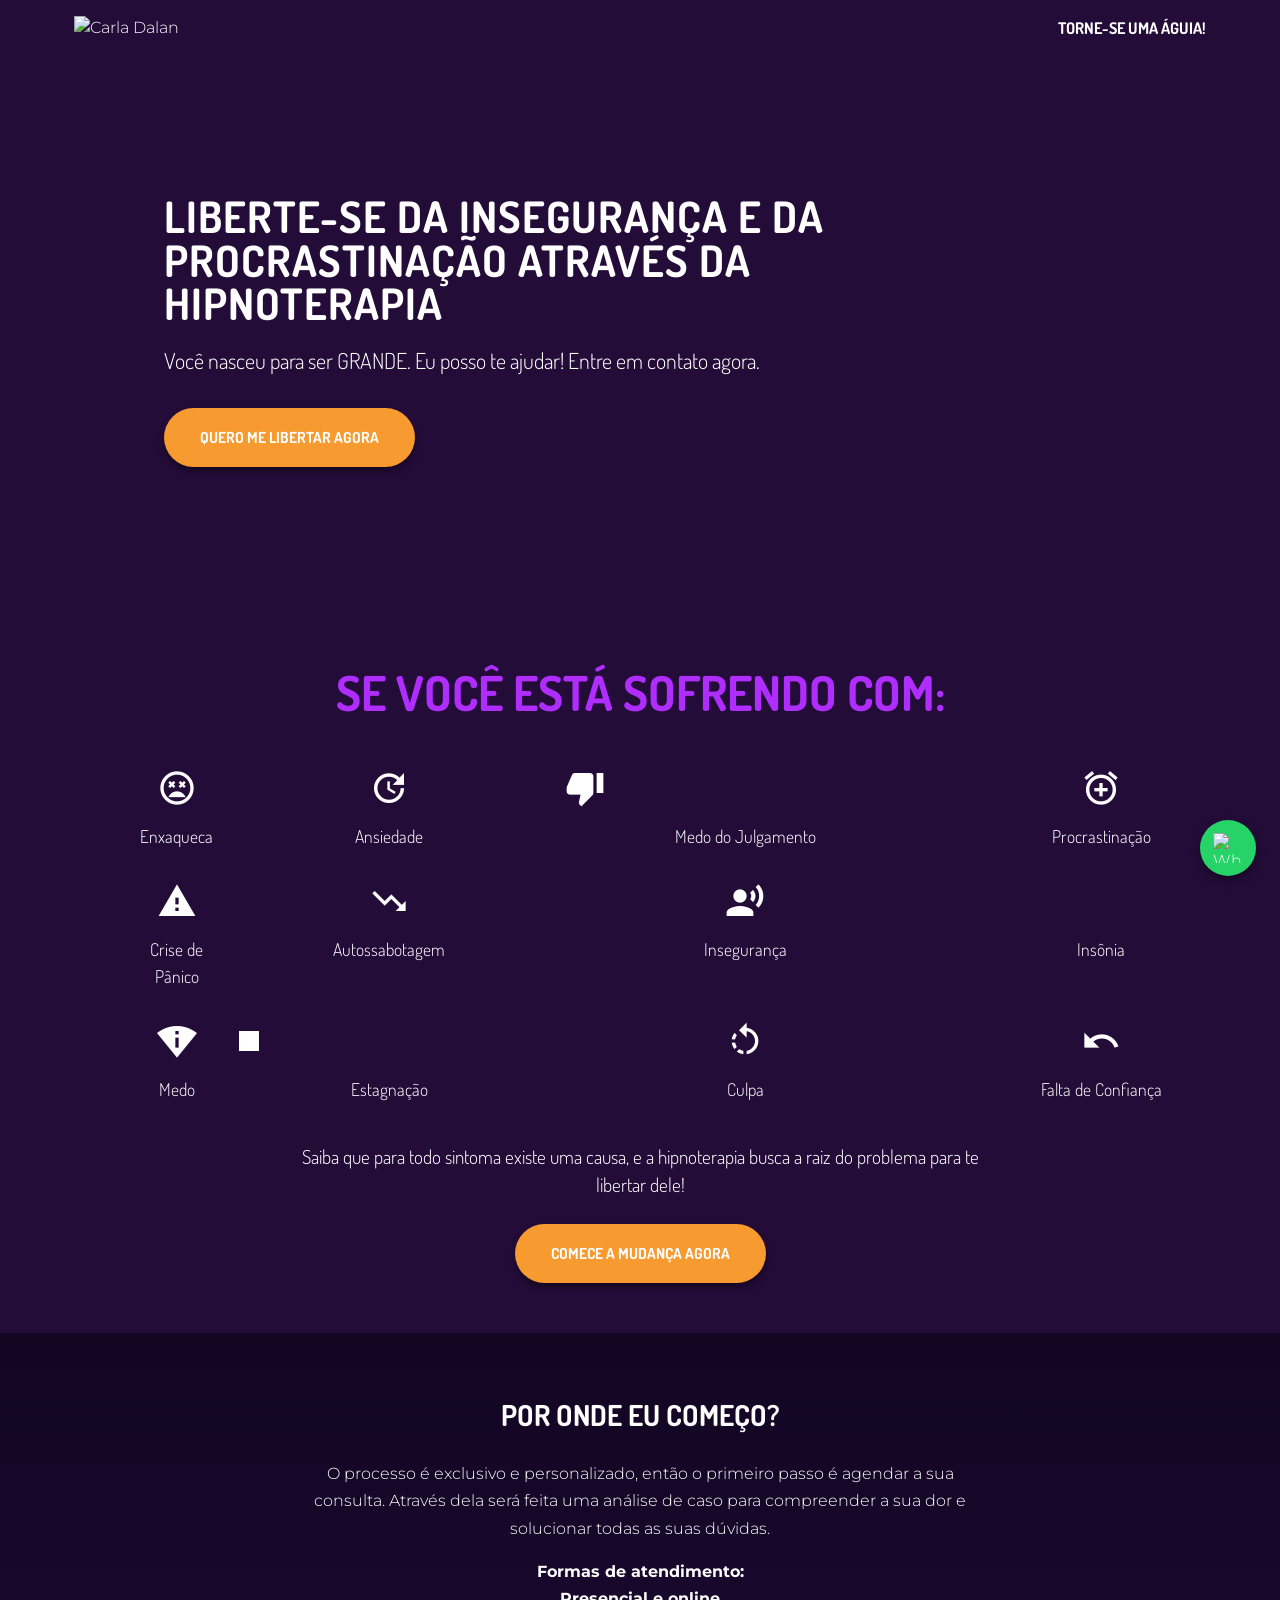
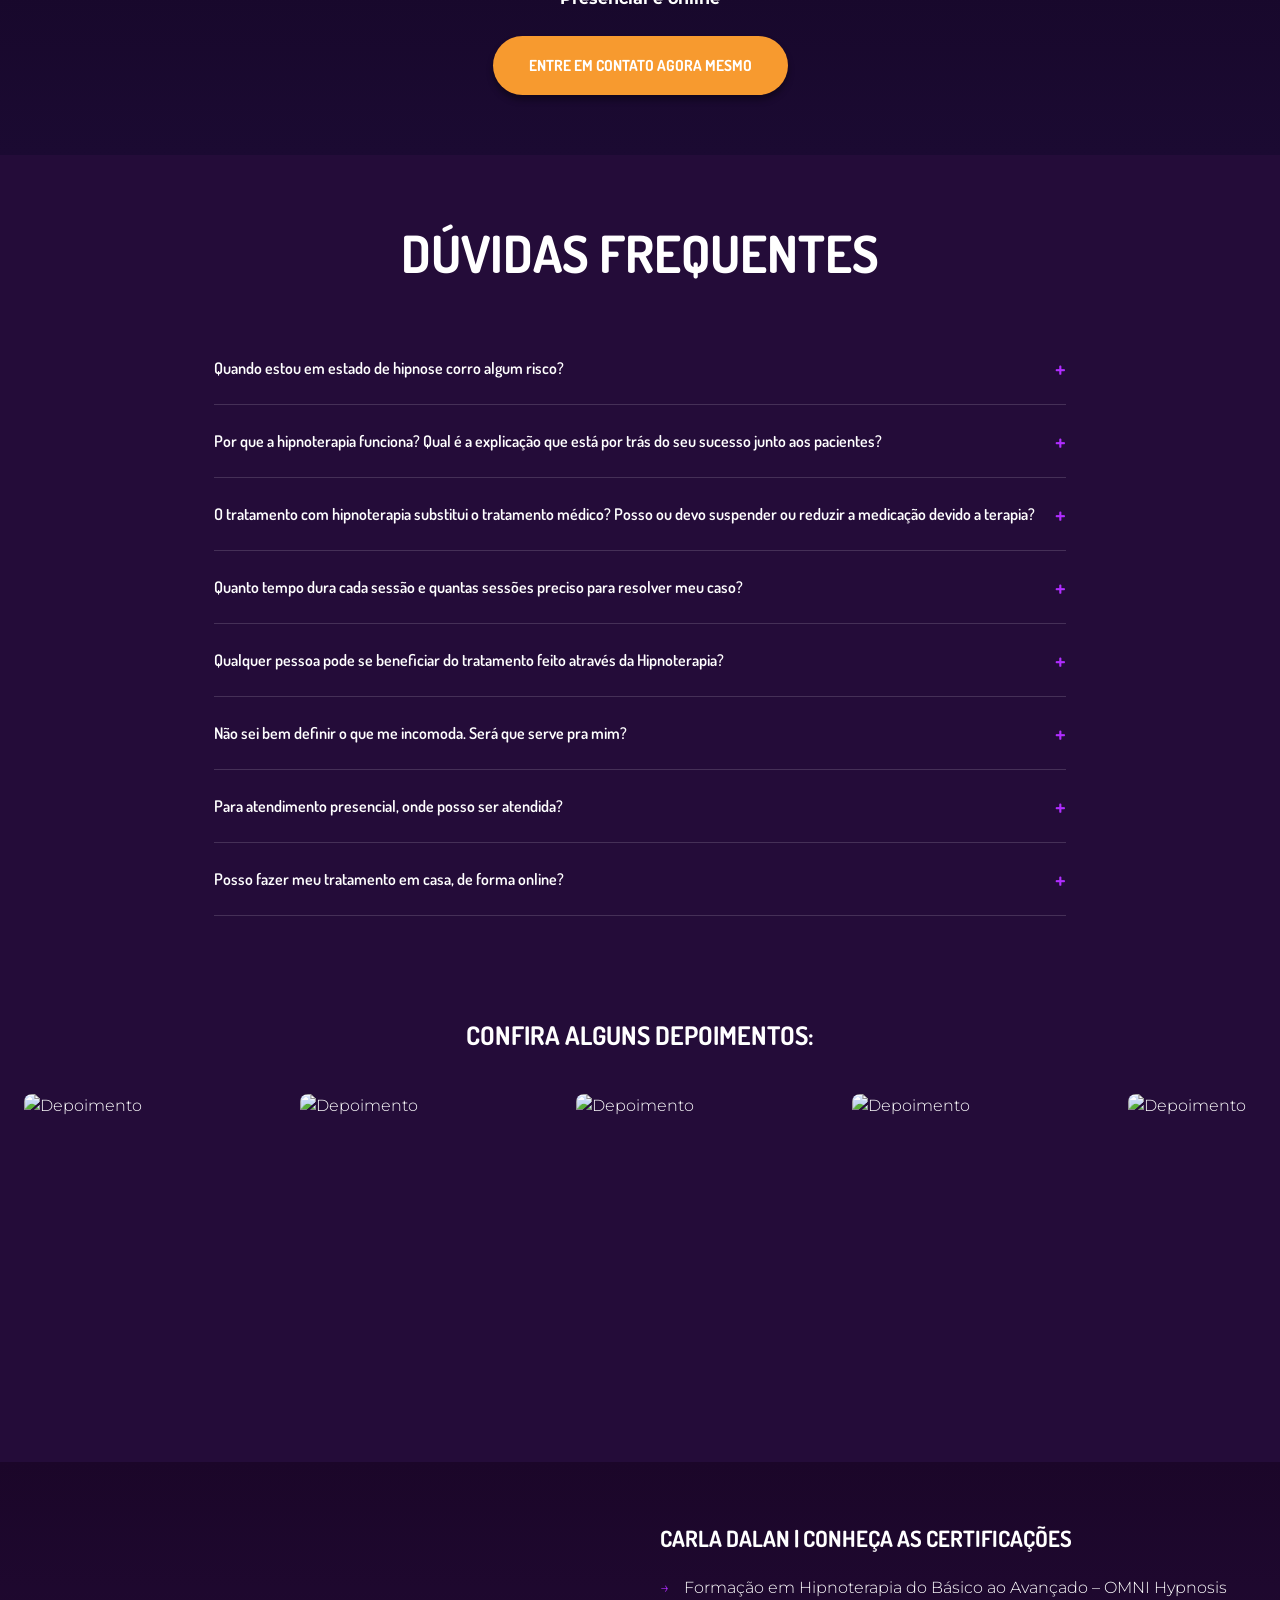
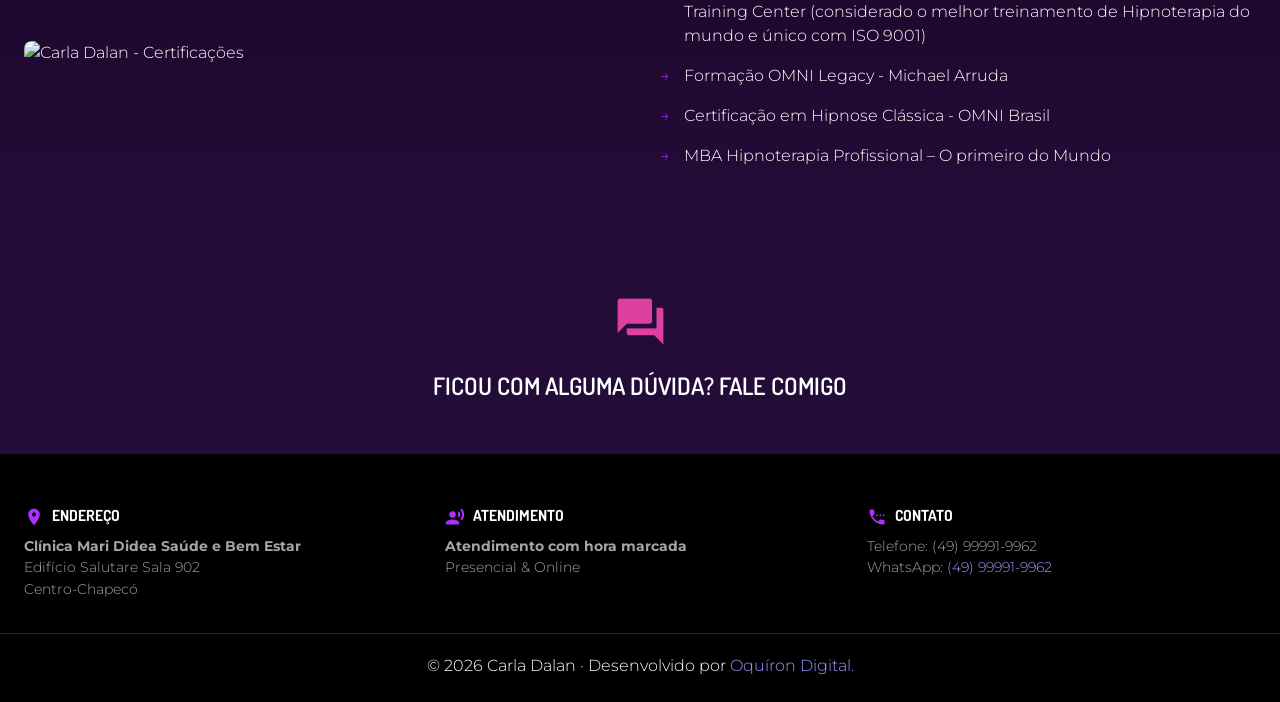
==== commit 420fd413: "Add files via upload" ====
--- a/hipnoterapia.html
+++ b/hipnoterapia.html
@@ -181,8 +181,8 @@
         <p>Telefone: (49) 99991-9962<br>WhatsApp: <a href="https://wa.me/49999919962">(49) 99991-9962</a></p>
       </div>
     </div>
-    <div class="container" style="text-align:center; border-top:1px solid #222; padding-top:20px;">
-      &copy; <span id="year"></span> Carla Dalan &middot; Desenvolvido por <a href="https://oquirondigital.com.br/" style="color:#9999ff;">Oquíron Digital</a>
+    <div class="footer-bottom">
+      <p>&copy; 2026 Carla Dalan &middot; Desenvolvido por <a href="https://oquirondigital.com.br/" style="color:#9999ff;">Oquíron Digital.</a></p>
     </div>
   </footer>
 
@@ -192,7 +192,6 @@
   </a>
 
   <script>
-    document.getElementById('year').textContent = new Date().getFullYear();
   </script>
 
 </body>
--- a/style.css
+++ b/style.css
@@ -290,6 +290,7 @@
 
 .stat-banner {
   padding: 40px 0;
+  background: var(--bg-black);
 }
 
 .stat-banner .container {
@@ -353,6 +354,7 @@
 
 .testimonials-section {
   padding: 60px 0;
+  background: var(--bg-black);
 }
 
 .testimonials-grid {
@@ -438,13 +440,19 @@
   order: 1;
 }
 
-/* Photo on the left, ~25% larger than the standard 1fr/1fr split */
+.resultado-section {
+  background: linear-gradient(180deg, transparent, rgba(0, 0, 0, 0.4) 15%, rgba(0, 0, 0, 0.4) 85%, transparent);
+  padding: 60px 0;
+}
+
+/* Photo on the left, slightly larger than the standard 1fr/1fr split */
 .bio-row.photo-left {
-  grid-template-columns: 5fr 3fr;
+  grid-template-columns: 4fr 3fr;
 }
 
 .bio-row.photo-left .bio-photo {
   order: 1;
+  margin-bottom: 40px;
 }
 
 .bio-row.photo-left .bio-text {
@@ -455,6 +463,10 @@
   width: 100%;
   border-radius: 12px;
   object-fit: cover;
+}
+
+.bio-photo {
+  margin-bottom: 40px;
 }
 
 .bio-photo.split {
@@ -557,6 +569,15 @@
 
 .footer-col a {
   color: #9999ff;
+}
+
+.footer-bottom {
+  max-width: 1300px;
+  margin: 0 auto;
+  padding: 0 24px;
+  text-align: center;
+  border-top: 1px solid #222;
+  padding-top: 20px;
 }
 
 /* ---------- Symptoms grid ---------- */
@@ -1432,7 +1453,7 @@
   margin-bottom: 30px;
 }
 
-.offer-card {
+.pricing-offer-card {
   background: linear-gradient(135deg, #2a0f45, #1a0830);
   border: 1px solid var(--accent-purple);
   border-radius: 12px;
@@ -1441,13 +1462,13 @@
   padding: 40px 30px;
 }
 
-.offer-card h3 {
+.pricing-offer-card h3 {
   font-family: var(--font-display);
   font-weight: 700;
   font-size: 1.8rem;
 }
 
-.offer-card .badge {
+.pricing-offer-card .badge {
   color: var(--accent-orange);
   font-weight: 700;
   letter-spacing: 1px;
@@ -1455,19 +1476,19 @@
   display: block;
 }
 
-.offer-card .old-price {
+.pricing-offer-card .old-price {
   text-decoration: line-through;
   color: var(--text-muted);
 }
 
-.offer-card .price {
+.pricing-offer-card .price {
   font-family: var(--font-display);
   font-weight: 700;
   font-size: 3rem;
   margin: 8px 0;
 }
 
-.offer-card .installments {
+.pricing-offer-card .installments {
   color: var(--text-muted);
   font-size: 0.85rem;
   margin-bottom: 24px;
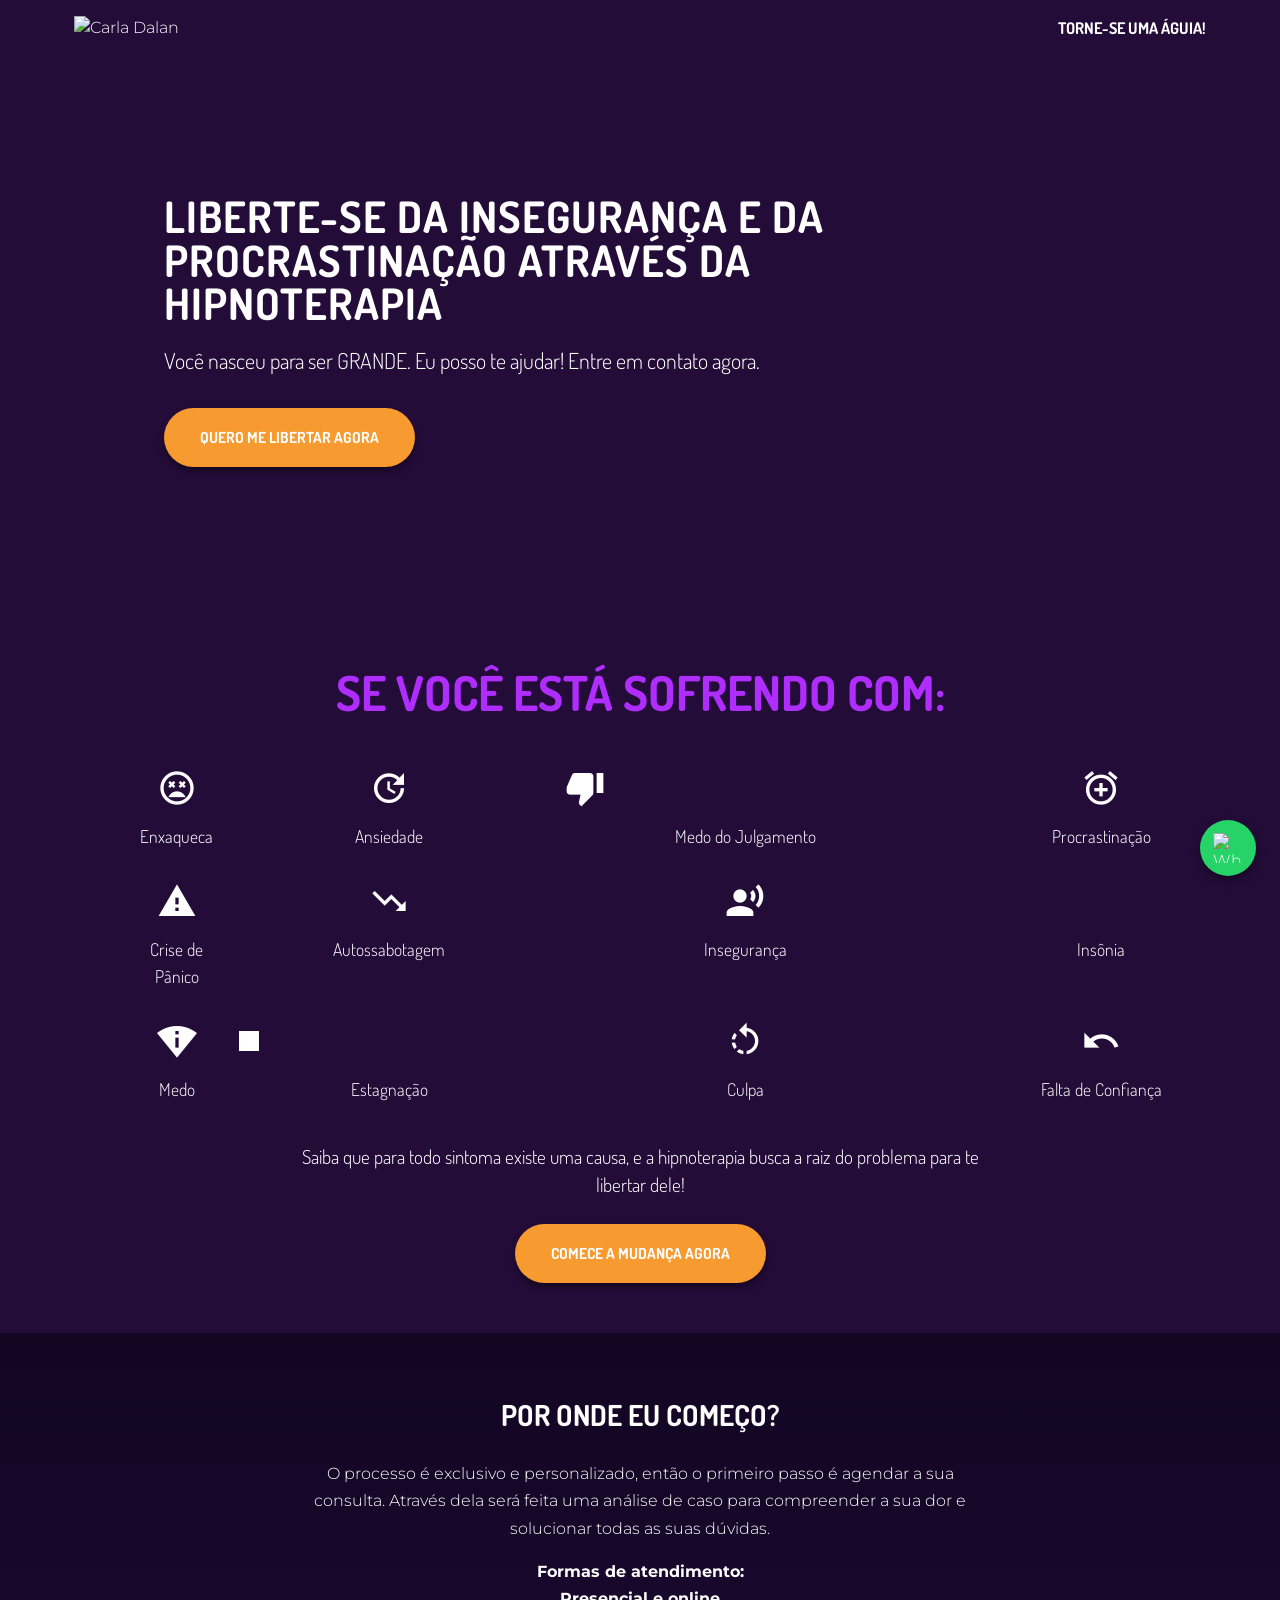
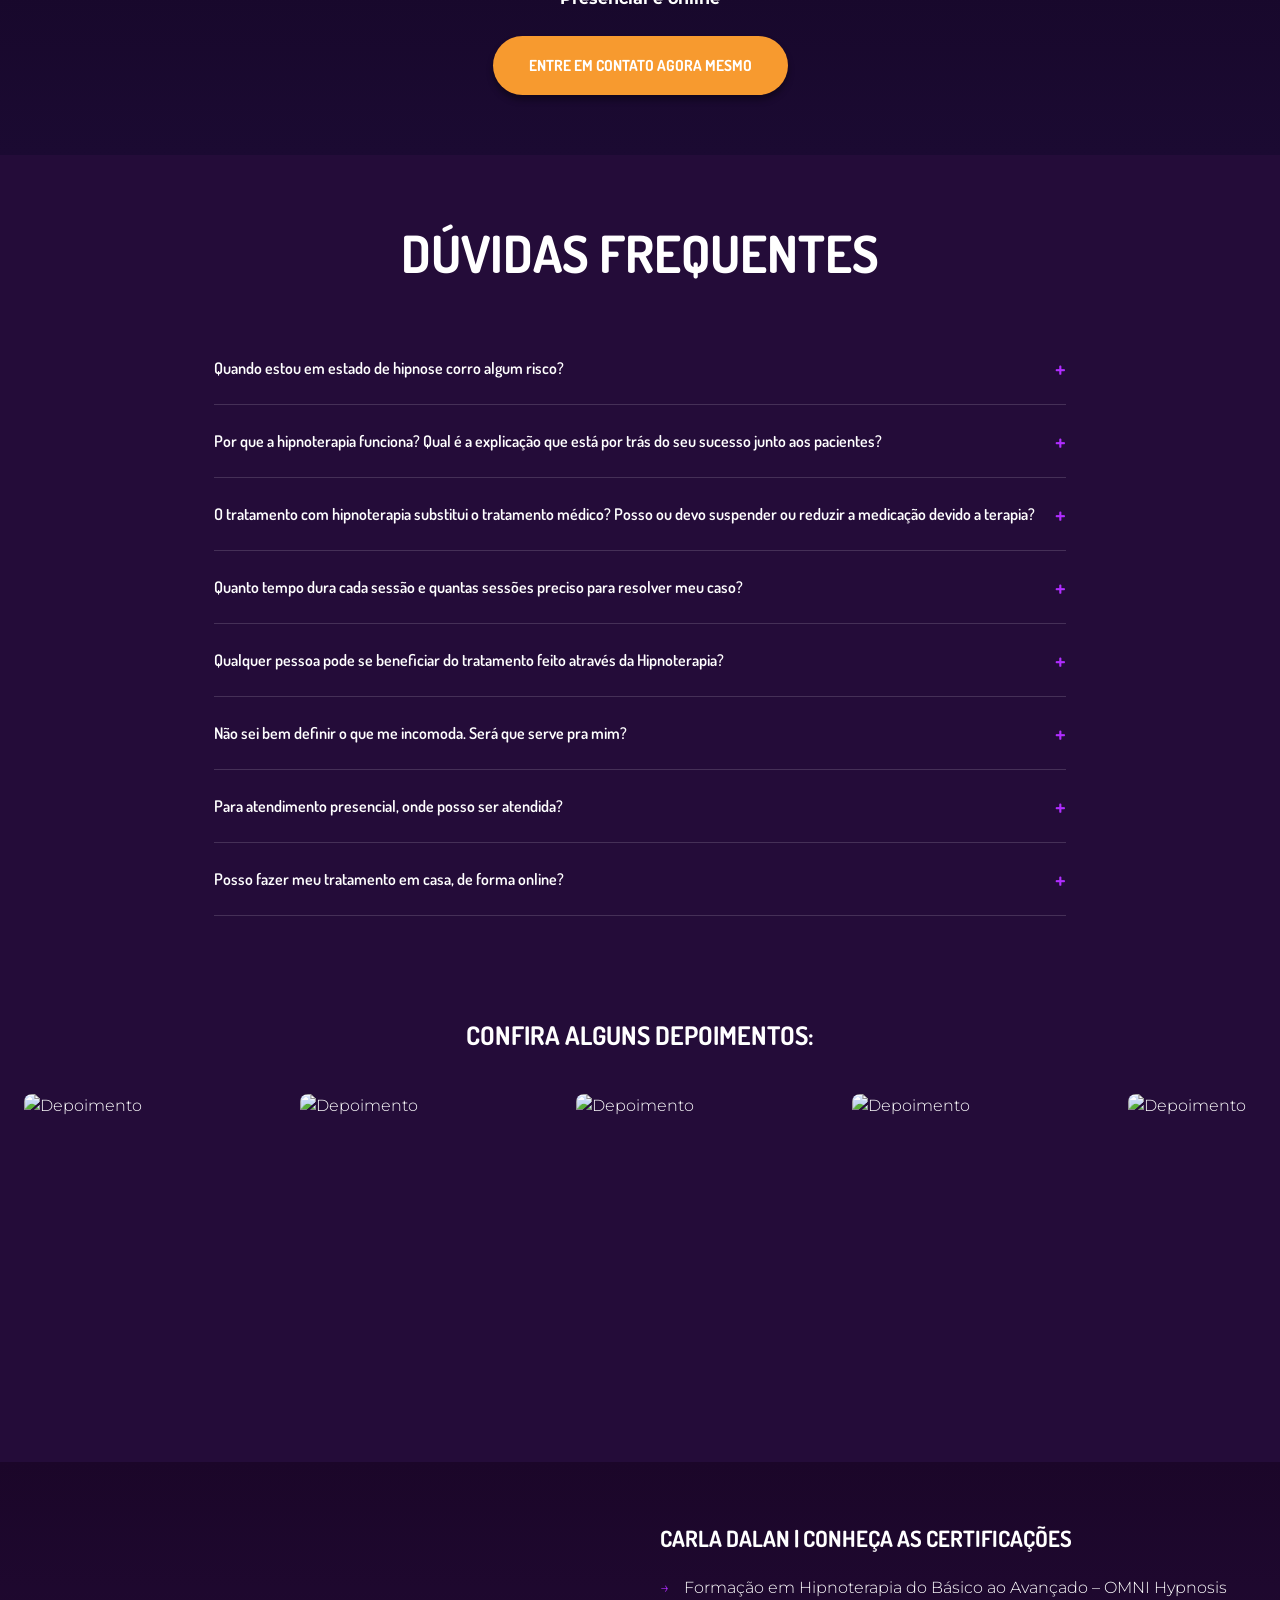
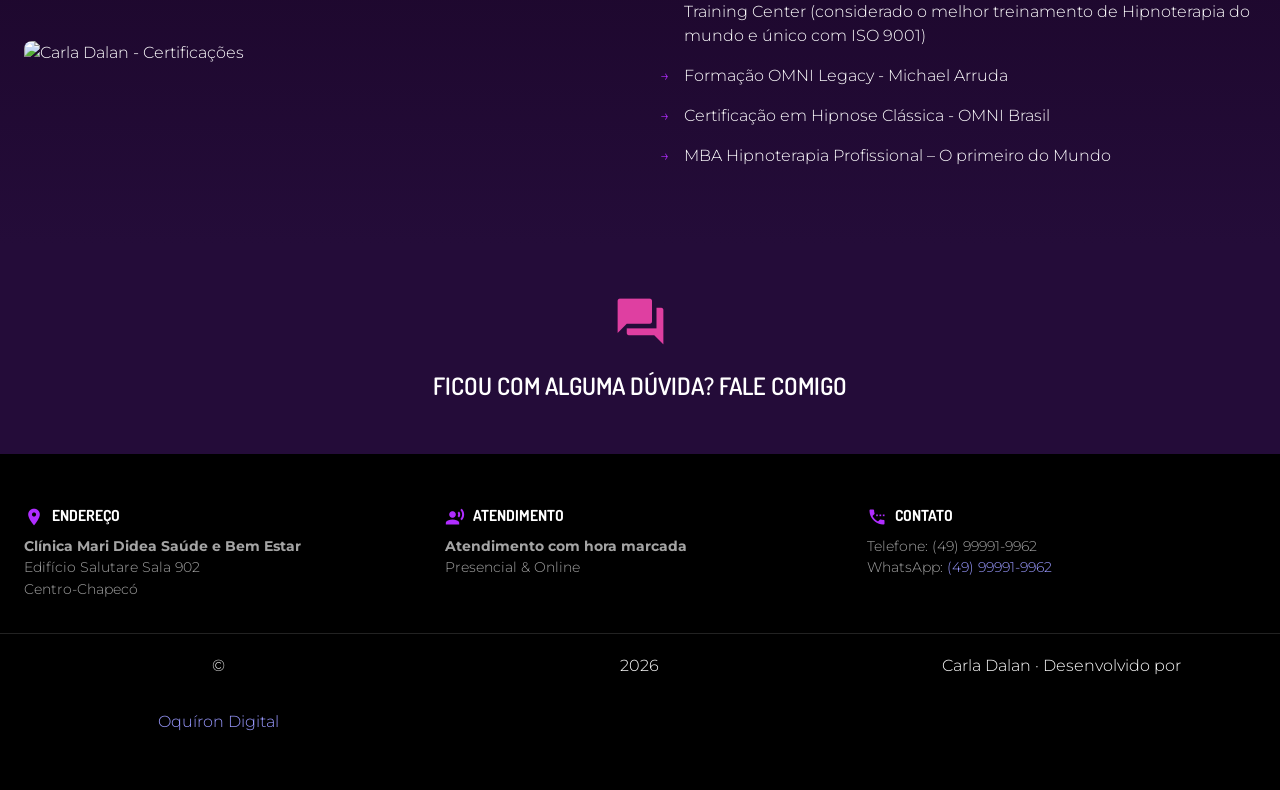
==== commit 8cb6dba3: "Add files via upload" ====
--- a/hipnoterapia.html
+++ b/hipnoterapia.html
@@ -181,8 +181,8 @@
         <p>Telefone: (49) 99991-9962<br>WhatsApp: <a href="https://wa.me/49999919962">(49) 99991-9962</a></p>
       </div>
     </div>
-    <div class="footer-bottom">
-      <p>&copy; 2026 Carla Dalan &middot; Desenvolvido por <a href="https://oquirondigital.com.br/" style="color:#9999ff;">Oquíron Digital.</a></p>
+    <div class="container" style="text-align:center; border-top:1px solid #222; padding-top:20px;">
+      &copy; <span id="year"></span> Carla Dalan &middot; Desenvolvido por <a href="https://oquirondigital.com.br/" style="color:#9999ff;">Oquíron Digital</a>
     </div>
   </footer>
 
@@ -192,6 +192,7 @@
   </a>
 
   <script>
+    document.getElementById('year').textContent = new Date().getFullYear();
   </script>
 
 </body>
--- a/style.css
+++ b/style.css
@@ -290,7 +290,6 @@
 
 .stat-banner {
   padding: 40px 0;
-  background: var(--bg-black);
 }
 
 .stat-banner .container {
@@ -354,7 +353,6 @@
 
 .testimonials-section {
   padding: 60px 0;
-  background: var(--bg-black);
 }
 
 .testimonials-grid {
@@ -440,19 +438,13 @@
   order: 1;
 }
 
-.resultado-section {
-  background: linear-gradient(180deg, transparent, rgba(0, 0, 0, 0.4) 15%, rgba(0, 0, 0, 0.4) 85%, transparent);
-  padding: 60px 0;
-}
-
-/* Photo on the left, slightly larger than the standard 1fr/1fr split */
+/* Photo on the left, ~25% larger than the standard 1fr/1fr split */
 .bio-row.photo-left {
-  grid-template-columns: 4fr 3fr;
+  grid-template-columns: 5fr 3fr;
 }
 
 .bio-row.photo-left .bio-photo {
   order: 1;
-  margin-bottom: 40px;
 }
 
 .bio-row.photo-left .bio-text {
@@ -463,10 +455,6 @@
   width: 100%;
   border-radius: 12px;
   object-fit: cover;
-}
-
-.bio-photo {
-  margin-bottom: 40px;
 }
 
 .bio-photo.split {
@@ -569,15 +557,6 @@
 
 .footer-col a {
   color: #9999ff;
-}
-
-.footer-bottom {
-  max-width: 1300px;
-  margin: 0 auto;
-  padding: 0 24px;
-  text-align: center;
-  border-top: 1px solid #222;
-  padding-top: 20px;
 }
 
 /* ---------- Symptoms grid ---------- */
@@ -1453,7 +1432,7 @@
   margin-bottom: 30px;
 }
 
-.pricing-offer-card {
+.offer-card {
   background: linear-gradient(135deg, #2a0f45, #1a0830);
   border: 1px solid var(--accent-purple);
   border-radius: 12px;
@@ -1462,13 +1441,13 @@
   padding: 40px 30px;
 }
 
-.pricing-offer-card h3 {
+.offer-card h3 {
   font-family: var(--font-display);
   font-weight: 700;
   font-size: 1.8rem;
 }
 
-.pricing-offer-card .badge {
+.offer-card .badge {
   color: var(--accent-orange);
   font-weight: 700;
   letter-spacing: 1px;
@@ -1476,19 +1455,19 @@
   display: block;
 }
 
-.pricing-offer-card .old-price {
+.offer-card .old-price {
   text-decoration: line-through;
   color: var(--text-muted);
 }
 
-.pricing-offer-card .price {
+.offer-card .price {
   font-family: var(--font-display);
   font-weight: 700;
   font-size: 3rem;
   margin: 8px 0;
 }
 
-.pricing-offer-card .installments {
+.offer-card .installments {
   color: var(--text-muted);
   font-size: 0.85rem;
   margin-bottom: 24px;
